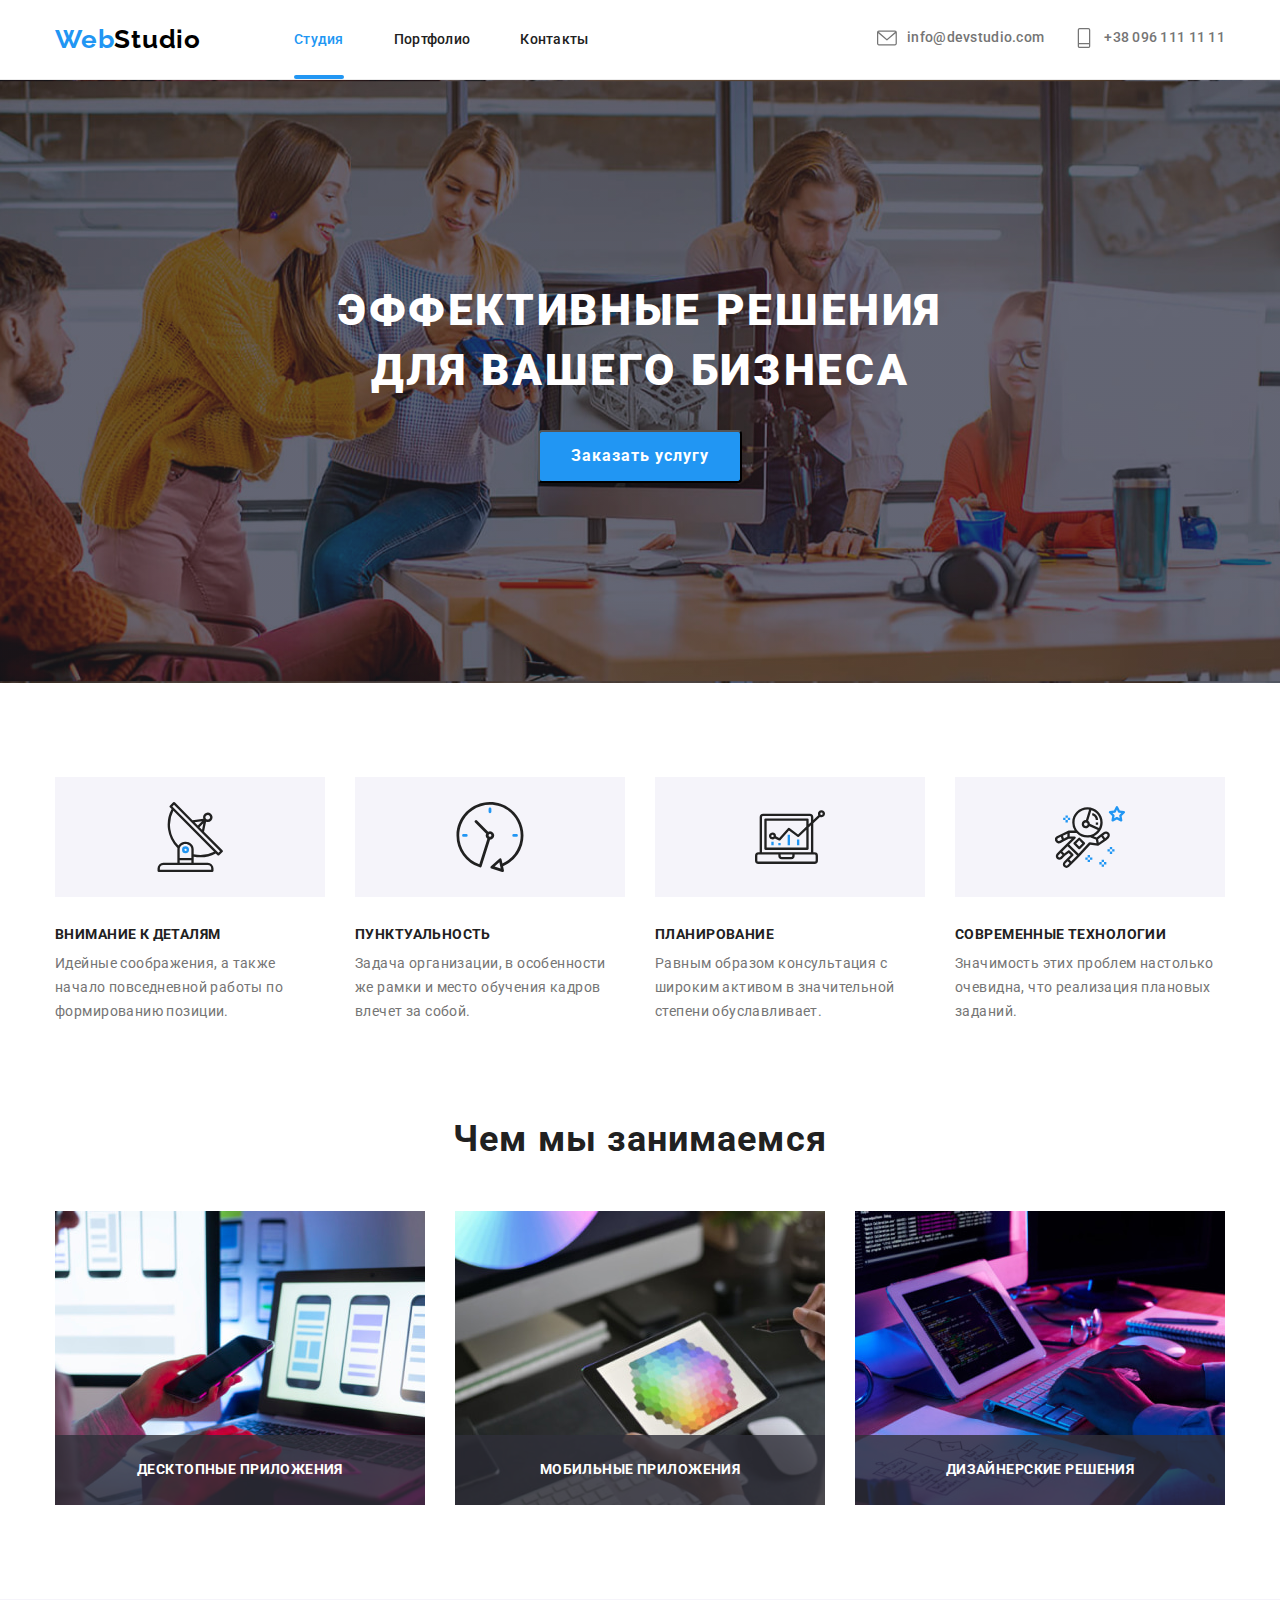
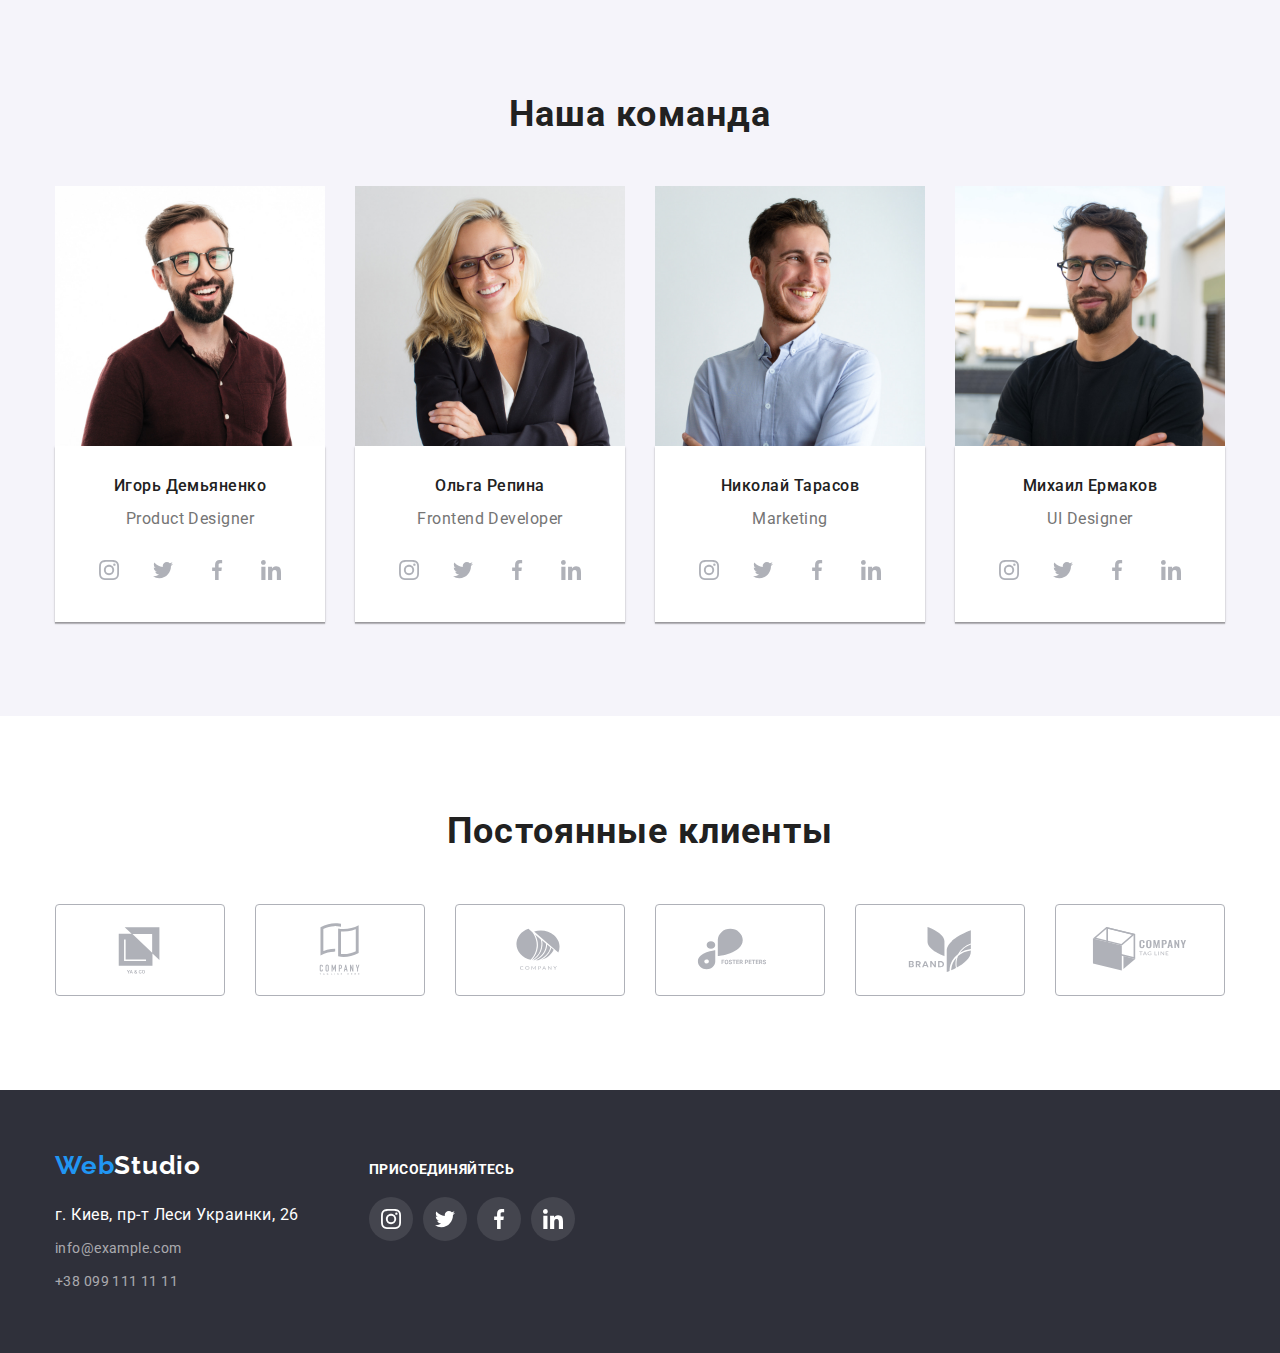
==== index.html @ 1183ae74 "Initial commit" ====
<!DOCTYPE html>
<html lang="ru">
  <head>
    <meta charset="UTF-8" />
    <meta http-equiv="X-UA-Compatible" content="IE=edge" />
    <meta name="viewport" content="width=device-width, initial-scale=1.0" />
    <title>Эффективные решения для вашего бизнеса</title>
    <!--Fonts Start-->
    <link rel="preconnect" href="https://fonts.googleapis.com" />
    <link rel="preconnect" href="https://fonts.gstatic.com" crossorigin />
    <link
      href="https://fonts.googleapis.com/css2?family=Raleway:wght@700&family=Roboto:wght@400;500;700&display=swap"
      rel="stylesheet"
    />
    <!--Fonts End-->
    <!--Normalize Start-->
    <link
      rel="stylesheet"
      href="https://cdn.jsdelivr.net/npm/modern-normalize@1.1.0/modern-normalize.min.css"
    />
    <!--Normalize End-->
    <link rel="stylesheet" href="./css/styles.css" />
  </head>

  <body>
    <!-- Header section  -->
    <header class="header" data-header>
      <div class="container header-container">
        <a class="logo link" href="">
          <span class="logo-text">Web</span><span class="logo-text-second-black">Studio</span>
        </a>
        <nav class="header-nav">
          <ul class="header-list list">
            <li class="header-item">
              <a class="header-link header-list-nav header-link-current link" href="#features"
                >Студия</a
              >
            </li>
            <li class="header-item">
              <a class="header-link header-list-nav link" href="portfolio.html">Портфолио</a>
            </li>
            <li class="header-item">
              <a class="header-link header-list-nav link" href="#contacts">Контакты</a>
            </li>
          </ul>
        </nav>

        <ul class="contacts-nav list">
          <li class="item">
            <a class="link contacts-link" href="mailto:info@devstudio.com"
              ><svg class="contact-icon" width="20" height="20">
                <use href="./image/icon/icons.svg#icon-mail"></use>
              </svg>
              info@devstudio.com</a
            >
          </li>
          <li class="item">
            <a class="link contacts-link" href="tel:+380961111111"
              ><svg class="contact-icon" width="20" height="20">
                <use href="./image/icon/icons.svg#icon-phone"></use>
              </svg>
              +38 096 111 11 11</a
            >
          </li>
        </ul>
      </div>
    </header>
    <!-- Main section -->
    <main>
      <!-- Hero section -->
      <section class="hero overlay">
        <div class="container hero-container">
          <h1 class="main-title">Эффективные решения для вашего бизнеса</h1>
          <button class="main-btn" type="button" data-modal-open>Заказать услугу</button>
        </div>
      </section>
      <!-- Features section -->
      <section class="features" id="features">
        <!-- Логічний підзаголовок -->
        <div class="container features-container">
          <h2 class="visually-hidden">Особенности</h2>
          <ul class="features-list list">
            <li class="features-item">
              <div class="features-box">
                <svg class="features-icon" width="70" height="70">
                  <use href="./image/icon/icons.svg#icon-technology"></use>
                </svg>
              </div>
              <h3 class="section-subtitle">Внимание к деталям</h3>
              <p class="about-desc">
                Идейные соображения, а также начало повседневной работы по формированию позиции.
              </p>
            </li>
            <li class="features-item">
              <div class="features-box">
                <svg class="features-icon" width="70" height="70">
                  <use href="./image/icon/icons.svg#icon-time"></use>
                </svg>
              </div>
              <h3 class="section-subtitle">Пунктуальность</h3>
              <p class="about-desc">
                Задача организации, в особенности же рамки и место обучения кадров влечет за собой.
              </p>
            </li>
            <li class="features-item">
              <div class="features-box">
                <svg class="features-icon" width="70" height="70">
                  <use href="./image/icon/icons.svg#icon-diagram"></use>
                </svg>
              </div>
              <h3 class="section-subtitle">Планирование</h3>
              <p class="about-desc">
                Равным образом консультация с широким активом в значительной степени обуславливает.
              </p>
            </li>
            <li class="features-item">
              <div class="features-box">
                <svg class="features-icon" width="70" height="70">
                  <use href="./image/icon/icons.svg#icon-astronaut"></use>
                </svg>
              </div>
              <h3 class="section-subtitle">Современные технологии</h3>
              <p class="about-desc">
                Значимость этих проблем настолько очевидна, что реализация плановых заданий.
              </p>
            </li>
          </ul>
        </div>
      </section>
      <!-- Services section -->
      <section class="services">
        <div class="container">
          <h2 class="second-title">Чем мы занимаемся</h2>
          <ul class="service-list list">
            <li class="sevice-item">
              <img
                class="service-img"
                src="./image/service/img-2.jpg"
                alt="Разработка проэкта"
                width="370"
                height="294"
              />
              <div class="service-img-over">
                <h3 class="service-img-title">Десктопные приложения</h3>
              </div>
            </li>
            <li class="sevice-item">
              <img
                class="service-img"
                src="./image/service/img-3.jpg"
                alt="Подбор дизайна"
                width="370"
                height="294"
              />
              <div class="service-img-over">
                <h3 class="service-img-title">Мобильные приложения</h3>
              </div>
            </li>
            <li class="sevice-item">
              <img
                class="service-img"
                src="./image/service/img-1.jpg"
                alt="Планирование"
                width="370"
                height="294"
              />
              <div class="service-img-over">
                <h3 class="service-img-title">Дизайнерские решения</h3>
              </div>
            </li>
          </ul>
        </div>
      </section>
      <!-- Team section -->
      <section class="team">
        <div class="container">
          <h2 class="second-title">Наша команда</h2>
          <ul class="team-list list">
            <li class="team-item">
              <img
                class="team-img"
                src="./image/team/img-2-1.jpg"
                width="270"
                height="260"
                alt="Игорь Демьяненко"
              />
              <div class="team-wrapper">
                <h3 class="team-subtitle">Игорь Демьяненко</h3>
                <p class="about-desc-team" lang="en">Product Designer</p>
                <ul class="socials list">
                  <li class="social-item">
                    <a
                      class="socials-link link"
                      href=""
                      target="_blank"
                      rel="noopener noreferrer"
                      aria-label="instagram"
                    >
                      <svg class="socials-icon" width="20" height="20">
                        <use href="./image/icon/icons.svg#icon-instagram"></use>
                      </svg>
                    </a>
                  </li>
                  <li class="socials-item">
                    <a
                      class="socials-link link"
                      href=""
                      target="_blank"
                      rel="noopener noreferrer"
                      aria-label="twitter"
                    >
                      <svg class="socials-icon" width="20" height="20">
                        <use href="./image/icon/icons.svg#icon-twitter"></use>
                      </svg>
                    </a>
                  </li>
                  <li class="socials-item">
                    <a
                      class="socials-link link"
                      href=""
                      target="_blank"
                      rel="noopener noreferrer"
                      aria-label="facebook"
                    >
                      <svg class="socials-icon" width="20" height="20">
                        <use href="./image/icon/icons.svg#icon-facebook"></use>
                      </svg>
                    </a>
                  </li>
                  <li class="social-item">
                    <a
                      class="socials-link link"
                      href=""
                      target="_blank"
                      rel="noopener noreferrer"
                      aria-label="linkidn"
                    >
                      <svg class="socials-icon" width="20" height="20">
                        <use href="./image/icon/icons.svg#icon-linkedin"></use>
                      </svg>
                    </a>
                  </li>
                </ul>
              </div>
            </li>
            <li class="team-item">
              <img
                class="team-img"
                src="./image/team/img-2-2.jpg"
                width="270"
                height="260"
                alt="Ольга Репина"
              />
              <div class="team-wrapper">
                <h3 class="team-subtitle">Ольга Репина</h3>
                <p class="about-desc-team" lang="en">Frontend Developer</p>
                <ul class="socials list">
                  <li class="social-item">
                    <a
                      class="socials-link link"
                      href=""
                      target="_blank"
                      rel="noopener noreferrer"
                      aria-label="instagram"
                    >
                      <svg class="socials-icon" width="20" height="20">
                        <use href="./image/icon/icons.svg#icon-instagram"></use>
                      </svg>
                    </a>
                  </li>
                  <li class="socials-item">
                    <a
                      class="socials-link link"
                      href=""
                      target="_blank"
                      rel="noopener noreferrer"
                      aria-label="twitter"
                    >
                      <svg class="socials-icon" width="20" height="20">
                        <use href="./image/icon/icons.svg#icon-twitter"></use>
                      </svg>
                    </a>
                  </li>
                  <li class="socials-item">
                    <a
                      class="socials-link link"
                      href=""
                      target="_blank"
                      rel="noopener noreferrer"
                      aria-label="facebook"
                    >
                      <svg class="socials-icon" width="20" height="20">
                        <use href="./image/icon/icons.svg#icon-facebook"></use>
                      </svg>
                    </a>
                  </li>
                  <li class="social-item">
                    <a
                      class="socials-link link"
                      href=""
                      target="_blank"
                      rel="noopener noreferrer"
                      aria-label="linkidn"
                    >
                      <svg class="socials-icon" width="20" height="20">
                        <use href="./image/icon/icons.svg#icon-linkedin"></use>
                      </svg>
                    </a>
                  </li>
                </ul>
              </div>
            </li>
            <li class="team-item">
              <img
                class="team-img"
                src="./image/team/img-2-3.jpg"
                width="270"
                height="260"
                alt="Николай Тарасов"
              />
              <div class="team-wrapper">
                <h3 class="team-subtitle">Николай Тарасов</h3>
                <p class="about-desc-team" lang="en">Marketing</p>
                <ul class="socials list">
                  <li class="social-item">
                    <a
                      class="socials-link link"
                      href=""
                      target="_blank"
                      rel="noopener noreferrer"
                      aria-label="instagram"
                    >
                      <svg class="socials-icon" width="20" height="20">
                        <use href="./image/icon/icons.svg#icon-instagram"></use>
                      </svg>
                    </a>
                  </li>
                  <li class="socials-item">
                    <a
                      class="socials-link link"
                      href=""
                      target="_blank"
                      rel="noopener noreferrer"
                      aria-label="twitter"
                    >
                      <svg class="socials-icon" width="20" height="20">
                        <use href="./image/icon/icons.svg#icon-twitter"></use>
                      </svg>
                    </a>
                  </li>
                  <li class="socials-item">
                    <a
                      class="socials-link link"
                      href=""
                      target="_blank"
                      rel="noopener noreferrer"
                      aria-label="facebook"
                    >
                      <svg class="socials-icon" width="20" height="20">
                        <use href="./image/icon/icons.svg#icon-facebook"></use>
                      </svg>
                    </a>
                  </li>
                  <li class="social-item">
                    <a
                      class="socials-link link"
                      href=""
                      target="_blank"
                      rel="noopener noreferrer"
                      aria-label="linkidn"
                    >
                      <svg class="socials-icon" width="20" height="20">
                        <use href="./image/icon/icons.svg#icon-linkedin"></use>
                      </svg>
                    </a>
                  </li>
                </ul>
              </div>
            </li>
            <li class="team-item">
              <img
                class="team-img"
                src="./image/team/img-2-4.jpg"
                width="270"
                height="260"
                alt="Михаил Ермаков"
              />
              <div class="team-wrapper">
                <h3 class="team-subtitle">Михаил Ермаков</h3>
                <p class="about-desc-team" lang="en">UI Designer</p>
                <ul class="socials list">
                  <li class="social-item">
                    <a
                      class="socials-link link"
                      href=""
                      target="_blank"
                      rel="noopener noreferrer"
                      aria-label="instagram"
                    >
                      <svg class="socials-icon" width="20" height="20">
                        <use href="./image/icon/icons.svg#icon-instagram"></use>
                      </svg>
                    </a>
                  </li>
                  <li class="socials-item">
                    <a
                      class="socials-link link"
                      href=""
                      target="_blank"
                      rel="noopener noreferrer"
                      aria-label="twitter"
                    >
                      <svg class="socials-icon" width="20" height="20">
                        <use href="./image/icon/icons.svg#icon-twitter"></use>
                      </svg>
                    </a>
                  </li>
                  <li class="socials-item">
                    <a
                      class="socials-link link"
                      href=""
                      target="_blank"
                      rel="noopener noreferrer"
                      aria-label="facebook"
                    >
                      <svg class="socials-icon" width="20" height="20">
                        <use href="./image/icon/icons.svg#icon-facebook"></use>
                      </svg>
                    </a>
                  </li>
                  <li class="social-item">
                    <a
                      class="socials-link link"
                      href=""
                      target="_blank"
                      rel="noopener noreferrer"
                      aria-label="linkidn"
                    >
                      <svg class="socials-icon" width="20" height="20">
                        <use href="./image/icon/icons.svg#icon-linkedin"></use>
                      </svg>
                    </a>
                  </li>
                </ul>
              </div>
            </li>
          </ul>
        </div>
      </section>
      <!-- Clients section -->
      <section class="section clients-section">
        <div class="container">
          <h2 class="second-title">Постоянные клиенты</h2>
          <ul class="clients clients-list list">
            <li class="clients-item">
              <a
                class="clients-link link"
                href=""
                target="_blank"
                rel="noopener noreferrer"
                aria-label="icon-company-1"
              >
                <svg class="clients-icon" width="106" height="60">
                  <use href="./image/icon/icons.svg#icon-company-1"></use>
                </svg>
              </a>
            </li>
            <li class="clients-item">
              <a
                class="clients-link link"
                href=""
                target="_blank"
                rel="noopener noreferrer"
                aria-label="icon-company-2"
              >
                <svg class="clients-icon" width="106" height="60">
                  <use href="./image/icon/icons.svg#icon-company-2"></use>
                </svg>
              </a>
            </li>
            <li class="clients-item">
              <a
                class="clients-link link"
                href=""
                target="_blank"
                rel="noopener noreferrer"
                aria-label="icon-company-3"
              >
                <svg class="clients-icon" width="106" height="60">
                  <use href="./image/icon/icons.svg#icon-company-3"></use>
                </svg>
              </a>
            </li>
            <li class="clients-item">
              <a
                class="clients-link link"
                href=""
                target="_blank"
                rel="noopener noreferrer"
                aria-label="icon-company-4"
              >
                <svg class="clients-icon" width="106" height="60">
                  <use href="./image/icon/icons.svg#icon-company-4"></use>
                </svg>
              </a>
            </li>
            <li class="clients-item">
              <a
                class="clients-link link"
                href=""
                target="_blank"
                rel="noopener noreferrer"
                aria-label="icon-company-5"
              >
                <svg class="clients-icon" width="106" height="60">
                  <use href="./image/icon/icons.svg#icon-company-5"></use>
                </svg>
              </a>
            </li>
            <li class="clients-item">
              <a
                class="clients-link link"
                href=""
                target="_blank"
                rel="noopener noreferrer"
                aria-label="icon-company-6"
              >
                <svg class="clients-icon" width="106" height="60">
                  <use href="./image/icon/icons.svg#icon-company-6"></use>
                </svg>
              </a>
            </li>
          </ul>
        </div>
      </section>
    </main>

    <!-- Footer section -->
    <footer class="footer" id="contacts">
      <div class="container footer-section">
        <div class="footer-contacts">
          <a class="logo logo-footer link" href="">
            <span class="logo-text">Web</span><span class="logo-text-second-white">Studio</span>
          </a>
          <address class="contacts-adress">
            <ul class="footer-item list">
              <li class="footer-list">
                <a
                  class="footer-adress link"
                  href="https://goo.gl/maps/zEuSGxevjgM5tQku9"
                  target="_blank"
                  rel="noopener norefferer"
                  >г. Киев, пр-т Леси Украинки, 26</a
                >
              </li>
              <li class="footer-list">
                <a class="footer-email link" href="mailto:info@example.com">info@example.com</a>
              </li>
              <li class="footer-list">
                <a class="footer-phone link" href="tel:+380991111111">+38 099 111 11 11</a>
              </li>
            </ul>
          </address>
        </div>
        <div class="footer-container">
          <p class="footer-text">Присоединяйтесь</p>
          <ul class="footer-connect list">
            <li class="footer-connect-item">
              <a
                class="footer-connect-link link"
                href=""
                target="_blank"
                rel="noopener noreferrer"
                aria-label="instagram"
              >
                <svg class="footer-icon" width="20" height="20">
                  <use href="./image/icon/icons.svg#icon-instagram"></use>
                </svg>
              </a>
            </li>
            <li class="footer-connect-item">
              <a
                class="footer-connect-link link"
                href=""
                target="_blank"
                rel="noopener noreferrer"
                aria-label="twitter"
              >
                <svg class="footer-icon" width="20" height="20">
                  <use href="./image/icon/icons.svg#icon-twitter"></use>
                </svg>
              </a>
            </li>
            <li class="footer-connect-item">
              <a
                class="footer-connect-link link"
                href=""
                target="_blank"
                rel="noopener noreferrer"
                aria-label="facebook"
              >
                <svg class="footer-icon" width="20" height="20">
                  <use href="./image/icon/icons.svg#icon-facebook"></use>
                </svg>
              </a>
            </li>
            <li class="footer-connect-item">
              <a
                class="footer-connect-link link"
                href=""
                target="_blank"
                rel="noopener noreferrer"
                aria-label="linkidn"
              >
                <svg class="footer-icon" width="20" height="20">
                  <use href="./image/icon/icons.svg#icon-linkedin"></use>
                </svg>
              </a>
            </li>
          </ul>
        </div>
      </div>
    </footer>

    <!-- Modal section -->
    <div class="backdrop is-hidden" data-modal>
      <div class="modal">
        <button class="modal-btn" data-modal-close>
          <svg class="modal-btn-icon" width="11" height="11">
            <use href="./image/icon/icons.svg#icon-Vector-close"></use>
          </svg>
        </button>
      </div>
    </div>
    <script src="./js/modal.js"></script>
    <script src="./js/header-scroll.js"></script>
  </body>
</html>
---- css/styles.css ----
:root {
  /* fonts */
  --main-font: 'Roboto', sans-serif;
  --secondary-font: 'Raleway', sans-serif;

  /* text colors */
  --main-txt-cl: #212121;
  --accent-txt-cl: #757575;
  --link-txt-cl: #2196f3;

  /* bg color */
  --dark-bg-color: #2f303a;

  /* others */
  --animation: 250ms cubic-bezier(0.4, 0, 0.2, 1);
}

body {
  font-family: var(--main-font);
  color: var(--main-txt-cl);
}

/*resert styles */
h1,
h2,
h3,
h4,
h5,
h6,
p {
  margin: 0;
}
img {
  display: block;
}
.link {
  text-decoration: none;
  color: currentColor;
}

.list {
  list-style: none;
  padding: 0;
}

/*base styles*/

.container {
  width: 1200px;
  padding-left: 15px;
  padding-right: 15px;
  margin-left: auto;
  margin-right: auto;
}

/**
|===============================
|Header section
|===============================
*/
.header {
  border-bottom: 1px solid #ececec;
}
.header-container {
  display: flex;
  align-items: center;
}

.logo {
  margin-right: 93px;
}

.logo-text-second-black {
  font-family: var(--secondary-font);
  font-weight: 700;
  font-size: 26px;
  line-height: 1.2;
  letter-spacing: 0.03em;
  color: #000000;
}
.logo-text {
  font-family: var(--secondary-font);
  font-weight: 700;
  font-size: 26px;
  line-height: 1.2;
  letter-spacing: 0.03em;
  color: var(--link-txt-cl);
}
.logo-text-second-white {
  font-family: var(--secondary-font);
  font-weight: 700;
  font-size: 26px;
  line-height: 1.2;
  letter-spacing: 0.03em;
  color: #ffffff;
}
.header-nav {
  margin-right: auto;
}
.header-list {
  display: flex;
  margin-top: 0;
  margin-bottom: 0;
}

.header-list-nav {
  padding-top: 32px;
  padding-bottom: 32px;
  display: block;
}

.header-item {
  margin-right: 50px;
}

.header-item:last-child {
  margin-right: 0;
}

.header-link,
.header-mail {
  font-weight: 500;
  font-size: 14px;
  line-height: 1.1;
  letter-spacing: 0.02em;

  color: var(--main-txt-cl);
  transition: color var(--animation);
}

.header-link:hover,
.header-link:focus {
  color: var(--link-txt-cl);
}

.header-link-current {
  position: relative;
  color: var(--link-txt-cl);
}

.header-link-current::after {
  content: '';
  position: absolute;
  bottom: 0px;
  left: 0;

  display: block;
  width: 100%;
  height: 4px;

  border-radius: 2px;
  background-color: var(--link-txt-cl);
}
.contacts-nav {
  display: flex;
  align-items: center;
  justify-content: center;
  margin-top: 0;
  margin-bottom: 0;
}
.contacts-nav .link {
  font-weight: 500;
  font-size: 14px;
  line-height: 1.1;
  letter-spacing: 0.02em;
  color: #757575;

  transition: color var(--animation);
}

.contacts-nav .item + .item {
  margin-left: 30px;
}

.contacts-nav .link:hover,
.link:focus {
  color: var(--link-txt-cl);
}
.contacts-link {
  display: inline-flex;
  align-items: center;
}
.contact-icon {
  margin-right: 10px;
  fill: currentColor;
}

/**
|===============================
|test srction
|===============================
*/

/**
|===============================
|Hero section
|===============================
*/
.hero {
  background-color: var(--dark-bg-color);
  padding-top: 200px;
  padding-bottom: 200px;
}

.hero-container {
  align-items: center;
}
.overlay {
  max-width: 1600px;
  margin-left: auto;
  margin-right: auto;

  background-image: linear-gradient(to right, rgba(47, 48, 58, 0.4), rgba(47, 48, 58, 0.4)),
    url(../image/background/background-hero.jpg);

  background-position: center;
}

.main-title {
  max-width: 696px;
  margin-left: auto;
  margin-right: auto;
  margin-bottom: 30px;

  font-weight: 900;
  font-size: 44px;
  line-height: 60px;
  text-align: center;
  letter-spacing: 0.06em;
  text-transform: uppercase;
  color: #ffffff;
}
.main-btn {
  display: flex;
  min-width: 200px;
  min-height: 50px;
  padding: 9px 31px;
  margin-left: auto;
  margin-right: auto;

  font-family: inherit;
  font-weight: 700;
  font-size: 16px;
  line-height: 1.9;
  letter-spacing: 0.06em;
  color: #ffffff;

  background-color: var(--link-txt-cl);
  box-shadow: 0px 4px 4px rgba(0, 0, 0, 0.15);
  border-radius: 4px;
  cursor: pointer;

  transition: background-color var(--animation);
}
.main-btn:hover,
.main-btn:focus {
  background-color: #188ce8;
}

/**
|===============================
|Features section
|===============================
*/
.features {
  padding-top: 94px;
  padding-bottom: 94px;
}

.features-list {
  display: flex;
  gap: 30px;

  margin-top: 0;
  margin-bottom: 0;
}

.features-item {
  width: 270px;
}

.features-box {
  display: flex;
  align-items: center;
  justify-content: center;
  width: 270px;
  height: 120px;

  background-color: #f5f4fa;
}

.second-title {
  color: var(--main-txt-cl);
  font-weight: 700;
  font-size: 36px;
  line-height: 1.2;
  text-align: center;
  letter-spacing: 0.03em;
}
.section-subtitle {
  margin-top: 30px;
  margin-bottom: 10px;

  color: var(--main-txt-cl);
  text-transform: uppercase;
  line-height: 1.1;
  letter-spacing: 0.03em;
  font-size: 14px;
}

.about-desc {
  color: var(--accent-txt-cl);
  font-size: 14px;
  line-height: 1.7;
  letter-spacing: 0.03em;
}

/**
|===============================
|Services section
|===============================
*/
.services {
  padding-bottom: 94px;
}
.second-title {
  margin-bottom: 50px;
}
.service-list {
  display: flex;
  gap: 30px;
  margin-top: 0;
  margin-bottom: 0;
}

.sevice-item {
  position: relative;
}

.service-img-over {
  position: absolute;
  bottom: 0;
  left: 0;
  padding: 27px 10px;
  width: 100%;
  background-color: rgba(47, 48, 58, 0.8);
}

.service-img-title {
  font-weight: 700;
  font-size: 14px;
  line-height: 1.1;
  text-align: center;
  letter-spacing: 0.03em;
  text-transform: uppercase;

  color: #ffffff;
}

/**
|===============================
|Team section
|===============================
*/
.team {
  background: #f5f4fa;
  padding-top: 94px;
  padding-bottom: 94px;
}
.second-title {
  margin-bottom: 50px;
}
.team-list {
  display: flex;
  gap: 30px;
  margin-top: 0;
  margin-bottom: 0;
}
.team-wrapper {
  padding-top: 30px;
  padding-bottom: 30px;

  padding-left: 5px;
  padding-right: 5px;

  border-top: none;
  background-color: #ffffff;
  box-shadow: 0px 1px 3px rgba(0, 0, 0, 0.12), 0px 1px 1px rgba(0, 0, 0, 0.14),
    0px 2px 1px rgba(0, 0, 0, 0.2);
}
.team-subtitle {
  font-weight: 500;
  font-size: 16px;
  line-height: 1.2;
  text-align: center;
  letter-spacing: 0.03em;
  color: var(--main-txt-cl);
  margin-bottom: 10px;
}

.about-desc-team {
  color: var(--accent-txt-cl);
  font-size: 16px;
  line-height: 1.7;
  letter-spacing: 0.03em;
  text-align: center;
}

/**
|===============================
|Clients section
|===============================
*/
.clients-section {
  padding-top: 94px;
  padding-bottom: 94px;
}
.clients {
  display: flex;
  align-items: center;
  justify-content: center;
  gap: 30px;
  margin-top: 50px;
  margin-top: 0;
  margin-bottom: 0;
}

.clients-item {
  height: 92px;
  width: 170px;
}

.clients-link {
  display: flex;
  align-items: center;
  justify-content: center;
  height: 92px;
  width: 170px;

  border: 1px solid #afb1b8;
  border-radius: 4px;

  transition: border-color var(--animation);
}
.clients-icon {
  fill: #afb1b8;
  transition: fill var(--animation);
}

.clients-link:hover,
.clients-link:focus {
  border-color: var(--link-txt-cl);
}

.clients-link:focus .clients-icon {
  fill: var(--link-txt-cl);
}

.clients-link:hover .clients-icon {
  fill: var(--link-txt-cl);
}
/**
|===============================
|Footer
|===============================
*/

.footer {
  background-color: var(--dark-bg-color);
  padding-top: 60px;
  padding-bottom: 60px;
}
.footer-section {
  display: flex;
  align-items: baseline;
  /*gap: 70px;*/
}
.footer-contacts {
  margin-right: 70px;
}

.logo-footer {
  margin-right: 0;
}
.contacts-adress {
  font-style: normal;
  margin-top: 20px;
}
.footer-item {
  margin-top: 0;
  margin-bottom: 0;

  transition: color var(--animation);
}
.footer-list {
  margin-bottom: 9px;
}

.footer-list:last-child {
  margin-bottom: 0;
}

.footer-adress {
  line-height: 1.7;
  letter-spacing: 0.03em;
  color: #ffffff;
  margin-top: 20px;
}
.footer-email,
.footer-phone {
  font-size: 14px;
  line-height: 1.7;
  letter-spacing: 0.03em;
  color: rgba(255, 255, 255, 0.6);
  margin-bottom: 9px;
}

.footer-item .link {
  transition: color var(--animation);
}

.footer-item .link:hover,
.link:focus {
  color: var(--link-txt-cl);
}

.footer-connect {
  display: flex;
  gap: 10px;
  margin-top: 20px;
  margin-bottom: 0;
}
.footer-text {
  font-weight: 700;
  font-size: 14px;
  line-height: 1.1;
  letter-spacing: 0.03em;
  text-transform: uppercase;

  color: #ffffff;
}

.footer-connect-link {
  display: flex;
  align-items: center;
  justify-content: center;
  width: 44px;
  height: 44px;

  border-radius: 50%;
  background-color: rgba(255, 255, 255, 0.1);

  transition: background-color var(--animation);
}
.footer-icon {
  fill: #ffffff;
}

.footer-connect-link:hover,
.footer-connect-link:focus {
  background-color: var(--link-txt-cl);
}

.footer-connect-link:hover,
.footer-connect-link:focus .footer-icon {
  fill: #ffffff;
}

/**
|===============================
|Social list
|===============================
*/
.socials {
  display: flex;
  align-items: center;
  justify-content: center;
  gap: 10px;
  margin-top: 16px;
}

.socials-link {
  display: flex;
  align-items: center;
  justify-content: center;
  width: 44px;
  height: 44px;

  color: #afb1b8;
  background-color: #ffffff;
  border-radius: 50%;

  transition: background-color var(--animation);
}

.socials-icon {
  fill: currentColor;
  transition: fill var(--animation);
}

.socials-link:hover {
  background-color: var(--link-txt-cl);
}
.socials-link:hover .socials-icon {
  fill: #ffffff;
}

/**
|===============================
|Portfolio list
|===============================
*/

/* Project Section*/
.functional {
  padding-top: 94px;
  padding-bottom: 94px;
}

.project-container {
  display: flex;
  gap: 8px;
  justify-content: center;
  margin-top: 0;
  margin-bottom: 50px;
}

.project-link:hover,
.project-link:focus {
  color: #ffffff;
  background-color: var(--link-txt-cl);
}

.btn-project:hover,
.btn-project:focus {
  color: #ffffff;
  background-color: var(--link-txt-cl);
  box-shadow: 0px 3px 1px rgba(0, 0, 0, 0.1), 0px 1px 2px rgba(0, 0, 0, 0.08),
    0px 2px 2px rgba(0, 0, 0, 0.12);
}
.btn-project {
  font-family: inherit;
  color: var(--main-txt-cl);
  font-weight: 500;
  font-size: 16px;
  line-height: 1.6;
  text-align: center;
  letter-spacing: 0.03em;
  cursor: pointer;
  background-color: #f5f4fa;
  border-radius: 4px;

  padding-left: 22px;
  padding-right: 22px;
  padding-top: 6px;
  padding-bottom: 6px;

  transition: color var(--animation), background-color var(--animation), box-shadow var(--animation);
}
.btn-project-current {
  color: #ffffff;
  background-color: var(--link-txt-cl);
}

.visually-hidden {
  position: absolute;
  width: 1px;
  height: 1px;
  margin: -1px;
  border: 0;
  padding: 0;

  white-space: nowrap;
  clip-path: inset(100%);
  clip: rect(0 0 0 0);
  overflow: hidden;
}

/*
.functional-list {
  font-weight: 500;
  font-size: 16px;
  line-height: 1.6;
  text-align: center;
  letter-spacing: 0.03em;
  color: var(--main-txt-cl);
  cursor: pointer;
}

.item-all {
  color: #ffffff;
  background-color: var(--link-txt-cl);
}*/

.about-project {
  display: flex;
  gap: 30px;
  flex-wrap: wrap;
  margin-top: 0;
  margin-bottom: 0;
}

.project-wrapper {
  padding-top: 20px;
  padding-bottom: 20px;
  padding-left: 24px;
  padding-right: 24px;

  border-top: none;
  background: #ffffff;
  border: 1px solid #eeeeee;
}
.link-project {
  display: block;
  transition: box-shadow var(--animation);
}
.link-project:hover,
.link-project:focus {
  box-shadow: 0px 1px 1px rgba(0, 0, 0, 0.12), 0px 4px 4px rgba(0, 0, 0, 0.06),
    1px 4px 6px rgba(0, 0, 0, 0.16);
}

.project-thumb {
  position: relative;
  overflow: hidden;
}
.overlay-project {
  position: absolute;
  background-color: var(--link-txt-cl);
  padding: 63px 24px;

  transform: translateY(0);
  transition: transform var(--animation);
}
.link-project:hover .overlay-project {
  transform: translateY(-100%);
}

.overlay-project-text {
  font-size: 18px;
  color: #ffffff;
  letter-spacing: 0.03em;
  line-height: 1.5;

  display: flex;
  align-items: center;
  justify-content: center;

  width: 100%;
  height: 100%;
}

/*.card {
  position: relative;
  overflow: hidden;
}
*/

.projects-item {
  font-weight: 700;
  font-size: 18px;
  line-height: 2;
  letter-spacing: 0.06em;
  color: var(--main-txt-cl);

  margin-bottom: 4px;
}

.projects-about {
  font-size: 16px;
  line-height: 1.9;
  color: var(--accent-txt-cl);
}

/**
|===============================
|Modal window
|===============================
*/

.backdrop {
  position: fixed;
  top: 0;
  left: 0;

  width: 100%;
  height: 100%;
  background-color: rgba(0, 0, 0, 0.2);
  opacity: 1;
  visibility: visible;
  pointer-events: initial;

  transition: opacity 250ms ease-out, visibility 250ms ease-out;
}
.backdrop.is-hidden {
  opacity: 0;
  visibility: hidden;
  pointer-events: none;
}
.modal {
  position: absolute;
  top: 50%;
  left: 50%;
  transform: translate(-50%, -50%) scale(1) rotate(0);

  width: 528px;
  height: 581px;
  background: #ffffff;
  border-radius: 4px;
  box-shadow: 0px 1px 3px rgb(0 0 0 / 12%), 0px 1px 1px rgb(0 0 0 / 14%),
    0px 2px 1px rgb(0 0 0 / 20%);
}

.modal-btn {
  position: absolute;
  top: 10px;
  right: 10px;

  display: flex;
  align-items: center;
  justify-content: center;
  width: 30px;
  height: 30px;
  padding: 0;

  border-radius: 50%;
  background-color: transparent;
  border: 1px solid rgba(0, 0, 0, 0.1);
  cursor: pointer;
}
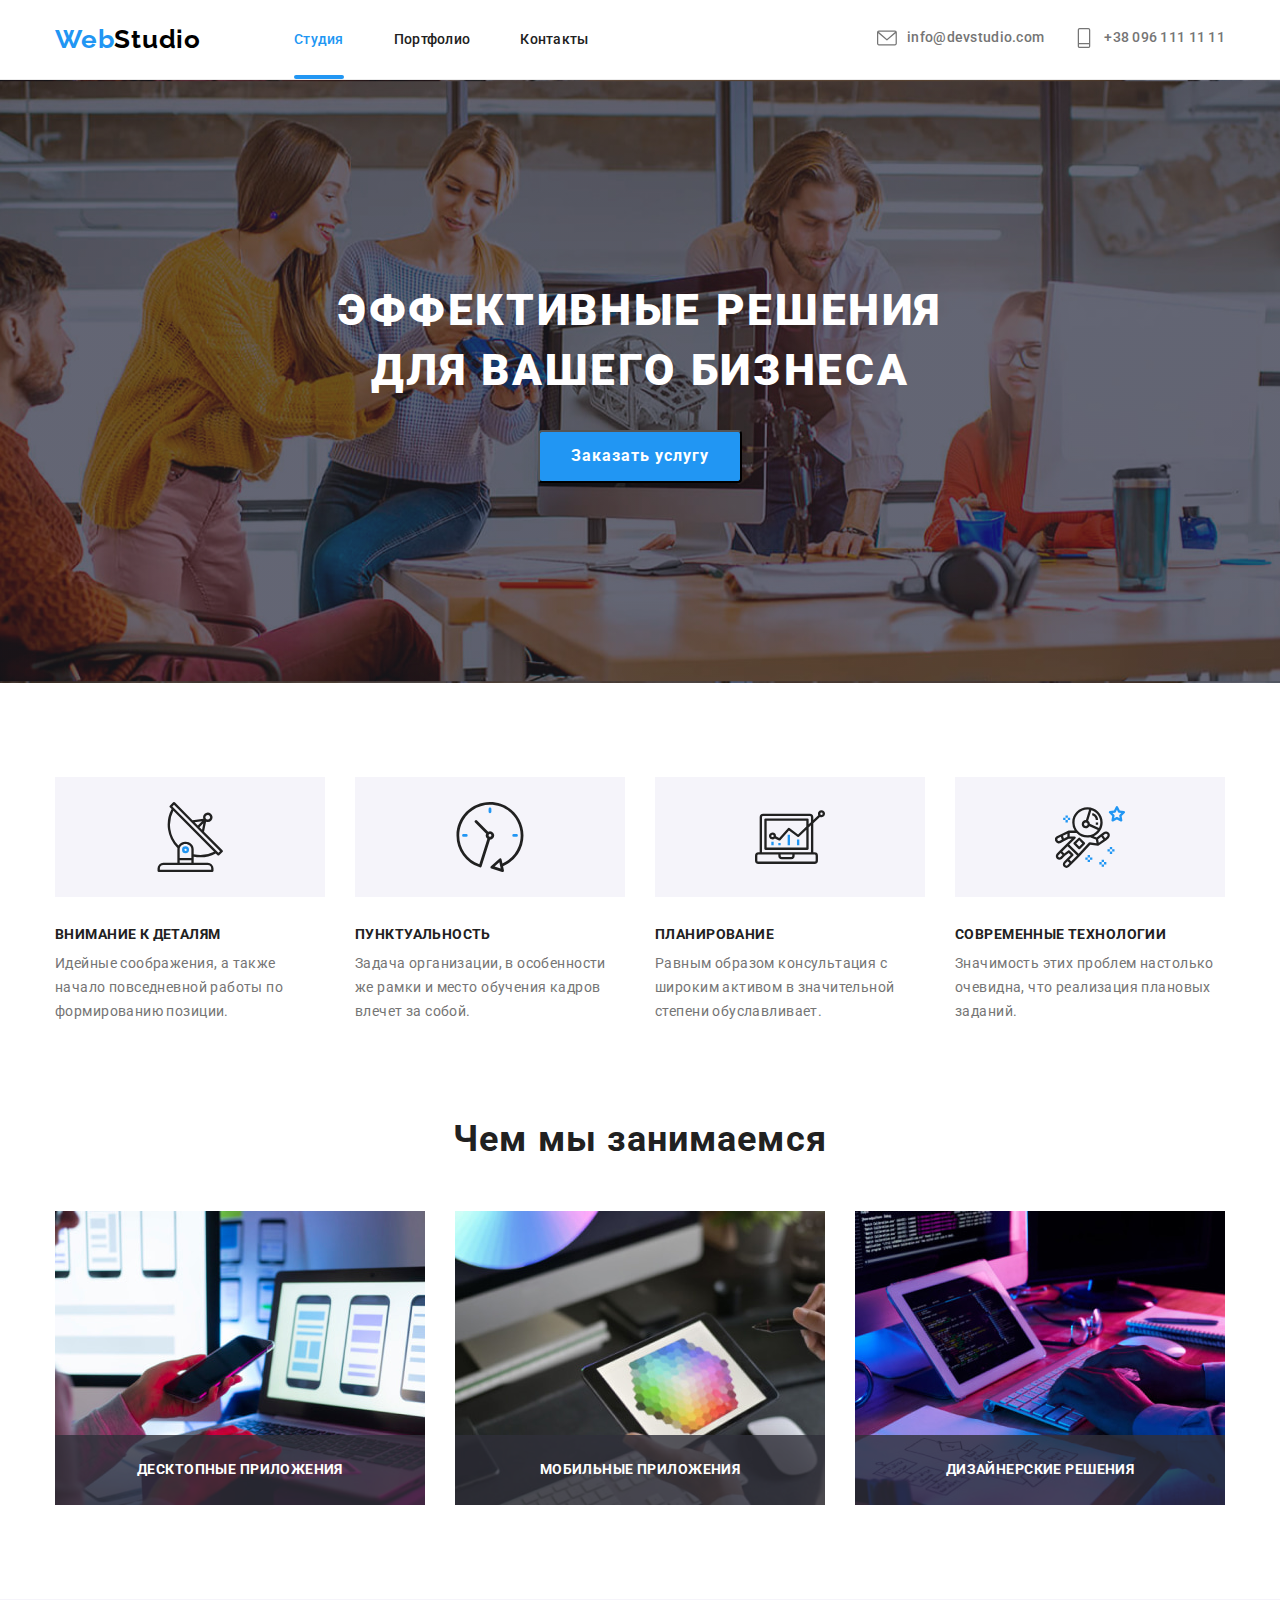
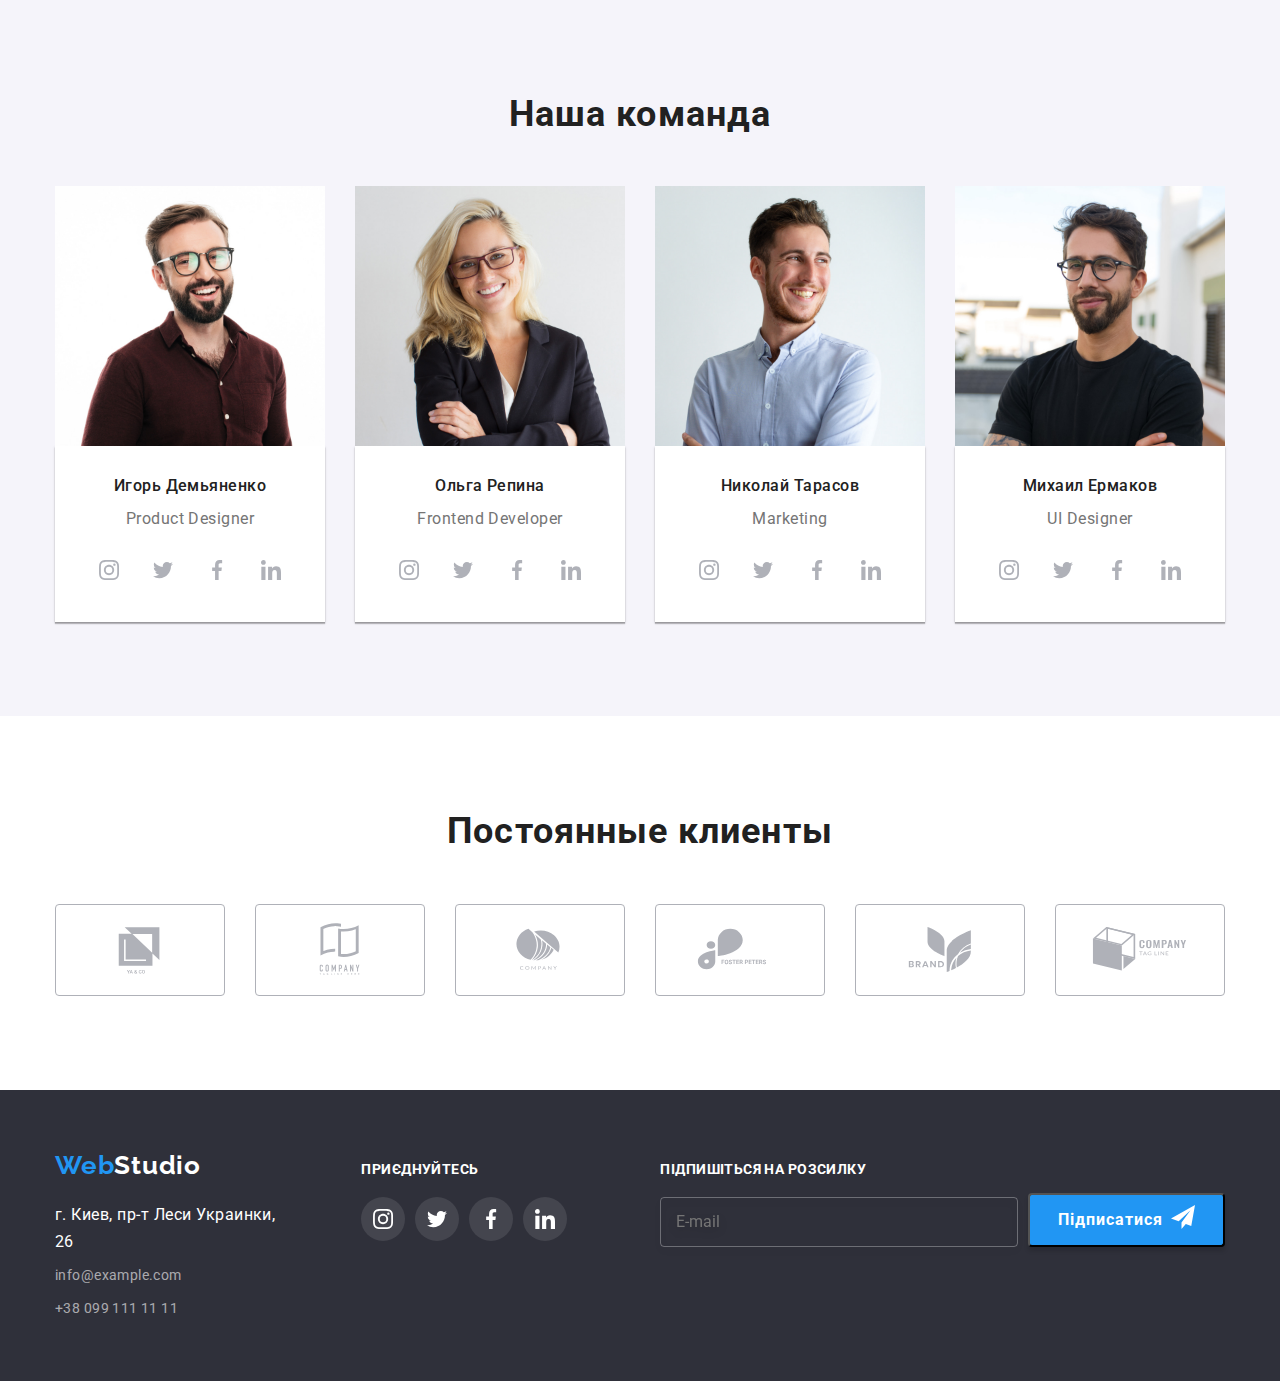
==== commit 1ef7ce9a: "Ready_homework_02_08" ====
--- a/index.html
+++ b/index.html
@@ -1,638 +1,489 @@
 <!DOCTYPE html>
 <html lang="ru">
-  <head>
-    <meta charset="UTF-8" />
-    <meta http-equiv="X-UA-Compatible" content="IE=edge" />
-    <meta name="viewport" content="width=device-width, initial-scale=1.0" />
-    <title>Эффективные решения для вашего бизнеса</title>
-    <!--Fonts Start-->
-    <link rel="preconnect" href="https://fonts.googleapis.com" />
-    <link rel="preconnect" href="https://fonts.gstatic.com" crossorigin />
-    <link
-      href="https://fonts.googleapis.com/css2?family=Raleway:wght@700&family=Roboto:wght@400;500;700&display=swap"
-      rel="stylesheet"
-    />
-    <!--Fonts End-->
-    <!--Normalize Start-->
-    <link
-      rel="stylesheet"
-      href="https://cdn.jsdelivr.net/npm/modern-normalize@1.1.0/modern-normalize.min.css"
-    />
-    <!--Normalize End-->
-    <link rel="stylesheet" href="./css/styles.css" />
-  </head>
-
-  <body>
-    <!-- Header section  -->
-    <header class="header" data-header>
-      <div class="container header-container">
-        <a class="logo link" href="">
-          <span class="logo-text">Web</span><span class="logo-text-second-black">Studio</span>
+
+<head>
+  <meta charset="UTF-8" />
+  <meta http-equiv="X-UA-Compatible" content="IE=edge" />
+  <meta name="viewport" content="width=device-width, initial-scale=1.0" />
+  <title>Эффективные решения для вашего бизнеса</title>
+  <!--Fonts Start-->
+  <link rel="preconnect" href="https://fonts.googleapis.com" />
+  <link rel="preconnect" href="https://fonts.gstatic.com" crossorigin />
+  <link href="https://fonts.googleapis.com/css2?family=Raleway:wght@700&family=Roboto:wght@400;500;700&display=swap"
+    rel="stylesheet" />
+  <!--Fonts End-->
+  <!--Normalize Start-->
+  <link rel="stylesheet" href="https://cdn.jsdelivr.net/npm/modern-normalize@1.1.0/modern-normalize.min.css" />
+  <!--Normalize End-->
+  <link rel="stylesheet" href="./css/styles.css" />
+</head>
+
+<body>
+  <!-- Header section  -->
+  <header class="header" data-header>
+    <div class="container header-container">
+      <a class="logo link" href="">
+        <span class="logo-text">Web</span><span class="logo-text-second-black">Studio</span>
+      </a>
+      <nav class="header-nav">
+        <ul class="header-list list">
+          <li class="header-item">
+            <a class="header-link header-list-nav header-link-current link" href="#features">Студия</a>
+          </li>
+          <li class="header-item">
+            <a class="header-link header-list-nav link" href="portfolio.html">Портфолио</a>
+          </li>
+          <li class="header-item">
+            <a class="header-link header-list-nav link" href="#contacts">Контакты</a>
+          </li>
+        </ul>
+      </nav>
+
+      <ul class="contacts-nav list">
+        <li class="item">
+          <a class="link contacts-link" href="mailto:info@devstudio.com"><svg class="contact-icon" width="20"
+              height="20">
+              <use href="./image/icon/icons.svg#icon-mail"></use>
+            </svg>
+            info@devstudio.com</a>
+        </li>
+        <li class="item">
+          <a class="link contacts-link" href="tel:+380961111111"><svg class="contact-icon" width="20" height="20">
+              <use href="./image/icon/icons.svg#icon-phone"></use>
+            </svg>
+            +38 096 111 11 11</a>
+        </li>
+      </ul>
+    </div>
+  </header>
+  <!-- Main section -->
+  <main>
+    <!-- Hero section -->
+    <section class="hero overlay">
+      <div class="container hero-container">
+        <h1 class="main-title">Эффективные решения для вашего бизнеса</h1>
+        <button class="main-btn" type="button" data-modal-open>Заказать услугу</button>
+      </div>
+    </section>
+    <!-- Features section -->
+    <section class="features" id="features">
+      <!-- Логічний підзаголовок -->
+      <div class="container features-container">
+        <h2 class="visually-hidden">Особенности</h2>
+        <ul class="features-list list">
+          <li class="features-item">
+            <div class="features-box">
+              <svg class="features-icon" width="70" height="70">
+                <use href="./image/icon/icons.svg#icon-technology"></use>
+              </svg>
+            </div>
+            <h3 class="section-subtitle">Внимание к деталям</h3>
+            <p class="about-desc">
+              Идейные соображения, а также начало повседневной работы по формированию позиции.
+            </p>
+          </li>
+          <li class="features-item">
+            <div class="features-box">
+              <svg class="features-icon" width="70" height="70">
+                <use href="./image/icon/icons.svg#icon-time"></use>
+              </svg>
+            </div>
+            <h3 class="section-subtitle">Пунктуальность</h3>
+            <p class="about-desc">
+              Задача организации, в особенности же рамки и место обучения кадров влечет за собой.
+            </p>
+          </li>
+          <li class="features-item">
+            <div class="features-box">
+              <svg class="features-icon" width="70" height="70">
+                <use href="./image/icon/icons.svg#icon-diagram"></use>
+              </svg>
+            </div>
+            <h3 class="section-subtitle">Планирование</h3>
+            <p class="about-desc">
+              Равным образом консультация с широким активом в значительной степени обуславливает.
+            </p>
+          </li>
+          <li class="features-item">
+            <div class="features-box">
+              <svg class="features-icon" width="70" height="70">
+                <use href="./image/icon/icons.svg#icon-astronaut"></use>
+              </svg>
+            </div>
+            <h3 class="section-subtitle">Современные технологии</h3>
+            <p class="about-desc">
+              Значимость этих проблем настолько очевидна, что реализация плановых заданий.
+            </p>
+          </li>
+        </ul>
+      </div>
+    </section>
+    <!-- Services section -->
+    <section class="services">
+      <div class="container">
+        <h2 class="second-title">Чем мы занимаемся</h2>
+        <ul class="service-list list">
+          <li class="sevice-item">
+            <img class="service-img" src="./image/service/img-2.jpg" alt="Разработка проэкта" width="370"
+              height="294" />
+            <div class="service-img-over">
+              <h3 class="service-img-title">Десктопные приложения</h3>
+            </div>
+          </li>
+          <li class="sevice-item">
+            <img class="service-img" src="./image/service/img-3.jpg" alt="Подбор дизайна" width="370" height="294" />
+            <div class="service-img-over">
+              <h3 class="service-img-title">Мобильные приложения</h3>
+            </div>
+          </li>
+          <li class="sevice-item">
+            <img class="service-img" src="./image/service/img-1.jpg" alt="Планирование" width="370" height="294" />
+            <div class="service-img-over">
+              <h3 class="service-img-title">Дизайнерские решения</h3>
+            </div>
+          </li>
+        </ul>
+      </div>
+    </section>
+    <!-- Team section -->
+    <section class="team">
+      <div class="container">
+        <h2 class="second-title">Наша команда</h2>
+        <ul class="team-list list">
+          <li class="team-item">
+            <img class="team-img" src="./image/team/img-2-1.jpg" width="270" height="260" alt="Игорь Демьяненко" />
+            <div class="team-wrapper">
+              <h3 class="team-subtitle">Игорь Демьяненко</h3>
+              <p class="about-desc-team" lang="en">Product Designer</p>
+              <ul class="socials list">
+                <li class="social-item">
+                  <a class="socials-link link" href="" target="_blank" rel="noopener noreferrer" aria-label="instagram">
+                    <svg class="socials-icon" width="20" height="20">
+                      <use href="./image/icon/icons.svg#icon-instagram"></use>
+                    </svg>
+                  </a>
+                </li>
+                <li class="socials-item">
+                  <a class="socials-link link" href="" target="_blank" rel="noopener noreferrer" aria-label="twitter">
+                    <svg class="socials-icon" width="20" height="20">
+                      <use href="./image/icon/icons.svg#icon-twitter"></use>
+                    </svg>
+                  </a>
+                </li>
+                <li class="socials-item">
+                  <a class="socials-link link" href="" target="_blank" rel="noopener noreferrer" aria-label="facebook">
+                    <svg class="socials-icon" width="20" height="20">
+                      <use href="./image/icon/icons.svg#icon-facebook"></use>
+                    </svg>
+                  </a>
+                </li>
+                <li class="social-item">
+                  <a class="socials-link link" href="" target="_blank" rel="noopener noreferrer" aria-label="linkidn">
+                    <svg class="socials-icon" width="20" height="20">
+                      <use href="./image/icon/icons.svg#icon-linkedin"></use>
+                    </svg>
+                  </a>
+                </li>
+              </ul>
+            </div>
+          </li>
+          <li class="team-item">
+            <img class="team-img" src="./image/team/img-2-2.jpg" width="270" height="260" alt="Ольга Репина" />
+            <div class="team-wrapper">
+              <h3 class="team-subtitle">Ольга Репина</h3>
+              <p class="about-desc-team" lang="en">Frontend Developer</p>
+              <ul class="socials list">
+                <li class="social-item">
+                  <a class="socials-link link" href="" target="_blank" rel="noopener noreferrer" aria-label="instagram">
+                    <svg class="socials-icon" width="20" height="20">
+                      <use href="./image/icon/icons.svg#icon-instagram"></use>
+                    </svg>
+                  </a>
+                </li>
+                <li class="socials-item">
+                  <a class="socials-link link" href="" target="_blank" rel="noopener noreferrer" aria-label="twitter">
+                    <svg class="socials-icon" width="20" height="20">
+                      <use href="./image/icon/icons.svg#icon-twitter"></use>
+                    </svg>
+                  </a>
+                </li>
+                <li class="socials-item">
+                  <a class="socials-link link" href="" target="_blank" rel="noopener noreferrer" aria-label="facebook">
+                    <svg class="socials-icon" width="20" height="20">
+                      <use href="./image/icon/icons.svg#icon-facebook"></use>
+                    </svg>
+                  </a>
+                </li>
+                <li class="social-item">
+                  <a class="socials-link link" href="" target="_blank" rel="noopener noreferrer" aria-label="linkidn">
+                    <svg class="socials-icon" width="20" height="20">
+                      <use href="./image/icon/icons.svg#icon-linkedin"></use>
+                    </svg>
+                  </a>
+                </li>
+              </ul>
+            </div>
+          </li>
+          <li class="team-item">
+            <img class="team-img" src="./image/team/img-2-3.jpg" width="270" height="260" alt="Николай Тарасов" />
+            <div class="team-wrapper">
+              <h3 class="team-subtitle">Николай Тарасов</h3>
+              <p class="about-desc-team" lang="en">Marketing</p>
+              <ul class="socials list">
+                <li class="social-item">
+                  <a class="socials-link link" href="" target="_blank" rel="noopener noreferrer" aria-label="instagram">
+                    <svg class="socials-icon" width="20" height="20">
+                      <use href="./image/icon/icons.svg#icon-instagram"></use>
+                    </svg>
+                  </a>
+                </li>
+                <li class="socials-item">
+                  <a class="socials-link link" href="" target="_blank" rel="noopener noreferrer" aria-label="twitter">
+                    <svg class="socials-icon" width="20" height="20">
+                      <use href="./image/icon/icons.svg#icon-twitter"></use>
+                    </svg>
+                  </a>
+                </li>
+                <li class="socials-item">
+                  <a class="socials-link link" href="" target="_blank" rel="noopener noreferrer" aria-label="facebook">
+                    <svg class="socials-icon" width="20" height="20">
+                      <use href="./image/icon/icons.svg#icon-facebook"></use>
+                    </svg>
+                  </a>
+                </li>
+                <li class="social-item">
+                  <a class="socials-link link" href="" target="_blank" rel="noopener noreferrer" aria-label="linkidn">
+                    <svg class="socials-icon" width="20" height="20">
+                      <use href="./image/icon/icons.svg#icon-linkedin"></use>
+                    </svg>
+                  </a>
+                </li>
+              </ul>
+            </div>
+          </li>
+          <li class="team-item">
+            <img class="team-img" src="./image/team/img-2-4.jpg" width="270" height="260" alt="Михаил Ермаков" />
+            <div class="team-wrapper">
+              <h3 class="team-subtitle">Михаил Ермаков</h3>
+              <p class="about-desc-team" lang="en">UI Designer</p>
+              <ul class="socials list">
+                <li class="social-item">
+                  <a class="socials-link link" href="" target="_blank" rel="noopener noreferrer" aria-label="instagram">
+                    <svg class="socials-icon" width="20" height="20">
+                      <use href="./image/icon/icons.svg#icon-instagram"></use>
+                    </svg>
+                  </a>
+                </li>
+                <li class="socials-item">
+                  <a class="socials-link link" href="" target="_blank" rel="noopener noreferrer" aria-label="twitter">
+                    <svg class="socials-icon" width="20" height="20">
+                      <use href="./image/icon/icons.svg#icon-twitter"></use>
+                    </svg>
+                  </a>
+                </li>
+                <li class="socials-item">
+                  <a class="socials-link link" href="" target="_blank" rel="noopener noreferrer" aria-label="facebook">
+                    <svg class="socials-icon" width="20" height="20">
+                      <use href="./image/icon/icons.svg#icon-facebook"></use>
+                    </svg>
+                  </a>
+                </li>
+                <li class="social-item">
+                  <a class="socials-link link" href="" target="_blank" rel="noopener noreferrer" aria-label="linkidn">
+                    <svg class="socials-icon" width="20" height="20">
+                      <use href="./image/icon/icons.svg#icon-linkedin"></use>
+                    </svg>
+                  </a>
+                </li>
+              </ul>
+            </div>
+          </li>
+        </ul>
+      </div>
+    </section>
+    <!-- Clients section -->
+    <section class="section clients-section">
+      <div class="container">
+        <h2 class="second-title">Постоянные клиенты</h2>
+        <ul class="clients clients-list list">
+          <li class="clients-item">
+            <a class="clients-link link" href="" target="_blank" rel="noopener noreferrer" aria-label="icon-company-1">
+              <svg class="clients-icon" width="106" height="60">
+                <use href="./image/icon/icons.svg#icon-company-1"></use>
+              </svg>
+            </a>
+          </li>
+          <li class="clients-item">
+            <a class="clients-link link" href="" target="_blank" rel="noopener noreferrer" aria-label="icon-company-2">
+              <svg class="clients-icon" width="106" height="60">
+                <use href="./image/icon/icons.svg#icon-company-2"></use>
+              </svg>
+            </a>
+          </li>
+          <li class="clients-item">
+            <a class="clients-link link" href="" target="_blank" rel="noopener noreferrer" aria-label="icon-company-3">
+              <svg class="clients-icon" width="106" height="60">
+                <use href="./image/icon/icons.svg#icon-company-3"></use>
+              </svg>
+            </a>
+          </li>
+          <li class="clients-item">
+            <a class="clients-link link" href="" target="_blank" rel="noopener noreferrer" aria-label="icon-company-4">
+              <svg class="clients-icon" width="106" height="60">
+                <use href="./image/icon/icons.svg#icon-company-4"></use>
+              </svg>
+            </a>
+          </li>
+          <li class="clients-item">
+            <a class="clients-link link" href="" target="_blank" rel="noopener noreferrer" aria-label="icon-company-5">
+              <svg class="clients-icon" width="106" height="60">
+                <use href="./image/icon/icons.svg#icon-company-5"></use>
+              </svg>
+            </a>
+          </li>
+          <li class="clients-item">
+            <a class="clients-link link" href="" target="_blank" rel="noopener noreferrer" aria-label="icon-company-6">
+              <svg class="clients-icon" width="106" height="60">
+                <use href="./image/icon/icons.svg#icon-company-6"></use>
+              </svg>
+            </a>
+          </li>
+        </ul>
+      </div>
+    </section>
+  </main>
+
+  <!-- Footer section -->
+  <footer class="footer" id="contacts">
+    <div class="container footer-section">
+      <div class="footer-contacts">
+        <a class="logo logo-footer link" href="">
+          <span class="logo-text">Web</span><span class="logo-text-second-white">Studio</span>
         </a>
-        <nav class="header-nav">
-          <ul class="header-list list">
-            <li class="header-item">
-              <a class="header-link header-list-nav header-link-current link" href="#features"
-                >Студия</a
-              >
+        <address class="contacts-adress">
+          <ul class="footer-item list">
+            <li class="footer-list">
+              <a class="footer-adress link" href="https://goo.gl/maps/zEuSGxevjgM5tQku9" target="_blank"
+                rel="noopener norefferer">г. Киев, пр-т Леси Украинки, 26</a>
             </li>
-            <li class="header-item">
-              <a class="header-link header-list-nav link" href="portfolio.html">Портфолио</a>
+            <li class="footer-list">
+              <a class="footer-email link" href="mailto:info@example.com">info@example.com</a>
             </li>
-            <li class="header-item">
-              <a class="header-link header-list-nav link" href="#contacts">Контакты</a>
+            <li class="footer-list">
+              <a class="footer-phone link" href="tel:+380991111111">+38 099 111 11 11</a>
             </li>
           </ul>
-        </nav>
-
-        <ul class="contacts-nav list">
-          <li class="item">
-            <a class="link contacts-link" href="mailto:info@devstudio.com"
-              ><svg class="contact-icon" width="20" height="20">
-                <use href="./image/icon/icons.svg#icon-mail"></use>
-              </svg>
-              info@devstudio.com</a
-            >
-          </li>
-          <li class="item">
-            <a class="link contacts-link" href="tel:+380961111111"
-              ><svg class="contact-icon" width="20" height="20">
-                <use href="./image/icon/icons.svg#icon-phone"></use>
-              </svg>
-              +38 096 111 11 11</a
-            >
-          </li>
-        </ul>
-      </div>
-    </header>
-    <!-- Main section -->
-    <main>
-      <!-- Hero section -->
-      <section class="hero overlay">
-        <div class="container hero-container">
-          <h1 class="main-title">Эффективные решения для вашего бизнеса</h1>
-          <button class="main-btn" type="button" data-modal-open>Заказать услугу</button>
+        </address>
+      </div>
+      <div class="footer-container">
+        <p class="footer-text">Приєднуйтесь</p>
+        <ul class="footer-connect list">
+          <li class="footer-connect-item">
+            <a class="footer-connect-link link" href="" target="_blank" rel="noopener noreferrer"
+              aria-label="instagram">
+              <svg class="footer-icon" width="20" height="20">
+                <use href="./image/icon/icons.svg#icon-instagram"></use>
+              </svg>
+            </a>
+          </li>
+          <li class="footer-connect-item">
+            <a class="footer-connect-link link" href="" target="_blank" rel="noopener noreferrer" aria-label="twitter">
+              <svg class="footer-icon" width="20" height="20">
+                <use href="./image/icon/icons.svg#icon-twitter"></use>
+              </svg>
+            </a>
+          </li>
+          <li class="footer-connect-item">
+            <a class="footer-connect-link link" href="" target="_blank" rel="noopener noreferrer" aria-label="facebook">
+              <svg class="footer-icon" width="20" height="20">
+                <use href="./image/icon/icons.svg#icon-facebook"></use>
+              </svg>
+            </a>
+          </li>
+          <li class="footer-connect-item">
+            <a class="footer-connect-link link" href="" target="_blank" rel="noopener noreferrer" aria-label="linkidn">
+              <svg class="footer-icon" width="20" height="20">
+                <use href="./image/icon/icons.svg#icon-linkedin"></use>
+              </svg>
+            </a>
+          </li>
+        </ul>
+      </div>
+      <div class="container-footer">
+        <form class="footer-form">
+          <label class="footer-label">
+            <p class="footer-text">Підпишіться на розсилку</p>
+          <input class="footer-imput" type="email" name="email" placeholder="E-mail">
+          </label>
+        </form>
+        <button class="footer-button">
+          <span>Підписатися</span>
+          <svg class="footer-icon-button" width="24" height="24">
+                <use href="./image/icon/icons.svg#icon-icon-send"></use>
+              </svg>
+        </button>
+      </div>
+    </div>
+
+    </div>
+  </footer>
+
+  <!-- Modal section -->
+  <div class="backdrop is-hidden" data-modal>
+    <div class="modal">
+      <button class="modal-btn" data-modal-close>
+        <svg class="modal-btn-icon" width="11" height="11">
+          <use href="./image/icon/icons.svg#icon-Vector-close"></use>
+        </svg>
+      </button>
+      <form class="register-form">
+        <strong class="register-form-title">Залиште свої дані, ми вам передзвонимо</strong>
+        <div class="register-form-group" role="group">
+          <label class="register-form-wrap">
+            <span class="register-form-label">Ім'я</span>
+            <input class="register-form-input" type="text" />
+            <svg class="register-form-icon" width="18" height="18">
+              <use href="./image/icon/icons.svg#icon-person"></use>
+            </svg>
+          </label>
+          <label class="register-form-wrap">
+            <span class="register-form-label">Телефон</span>
+            <input class="register-form-input" type="tel" />
+            <svg class="register-form-icon" width="20" height="20">
+              <use href="./image/icon/icons.svg#icon-phone-form"></use>
+            </svg>
+          </label>
+          <label class="register-form-wrap">
+            <span class="register-form-label">Пошта</span>
+            <input class="register-form-input" type="email" />
+            <svg class="register-form-icon" width="20" height="20">
+              <use href="./image/icon/icons.svg#icon-mail-form"></use>
+            </svg>
+          </label>
+          <label class="register-form-wrap">
+            <span class="register-form-label">Коментар</span>
+            <textarea class="register-form-message" name="" rows="5" placeholder="Введіть текст"></textarea>
+          </label>
         </div>
-      </section>
-      <!-- Features section -->
-      <section class="features" id="features">
-        <!-- Логічний підзаголовок -->
-        <div class="container features-container">
-          <h2 class="visually-hidden">Особенности</h2>
-          <ul class="features-list list">
-            <li class="features-item">
-              <div class="features-box">
-                <svg class="features-icon" width="70" height="70">
-                  <use href="./image/icon/icons.svg#icon-technology"></use>
-                </svg>
-              </div>
-              <h3 class="section-subtitle">Внимание к деталям</h3>
-              <p class="about-desc">
-                Идейные соображения, а также начало повседневной работы по формированию позиции.
-              </p>
-            </li>
-            <li class="features-item">
-              <div class="features-box">
-                <svg class="features-icon" width="70" height="70">
-                  <use href="./image/icon/icons.svg#icon-time"></use>
-                </svg>
-              </div>
-              <h3 class="section-subtitle">Пунктуальность</h3>
-              <p class="about-desc">
-                Задача организации, в особенности же рамки и место обучения кадров влечет за собой.
-              </p>
-            </li>
-            <li class="features-item">
-              <div class="features-box">
-                <svg class="features-icon" width="70" height="70">
-                  <use href="./image/icon/icons.svg#icon-diagram"></use>
-                </svg>
-              </div>
-              <h3 class="section-subtitle">Планирование</h3>
-              <p class="about-desc">
-                Равным образом консультация с широким активом в значительной степени обуславливает.
-              </p>
-            </li>
-            <li class="features-item">
-              <div class="features-box">
-                <svg class="features-icon" width="70" height="70">
-                  <use href="./image/icon/icons.svg#icon-astronaut"></use>
-                </svg>
-              </div>
-              <h3 class="section-subtitle">Современные технологии</h3>
-              <p class="about-desc">
-                Значимость этих проблем настолько очевидна, что реализация плановых заданий.
-              </p>
-            </li>
-          </ul>
-        </div>
-      </section>
-      <!-- Services section -->
-      <section class="services">
-        <div class="container">
-          <h2 class="second-title">Чем мы занимаемся</h2>
-          <ul class="service-list list">
-            <li class="sevice-item">
-              <img
-                class="service-img"
-                src="./image/service/img-2.jpg"
-                alt="Разработка проэкта"
-                width="370"
-                height="294"
-              />
-              <div class="service-img-over">
-                <h3 class="service-img-title">Десктопные приложения</h3>
-              </div>
-            </li>
-            <li class="sevice-item">
-              <img
-                class="service-img"
-                src="./image/service/img-3.jpg"
-                alt="Подбор дизайна"
-                width="370"
-                height="294"
-              />
-              <div class="service-img-over">
-                <h3 class="service-img-title">Мобильные приложения</h3>
-              </div>
-            </li>
-            <li class="sevice-item">
-              <img
-                class="service-img"
-                src="./image/service/img-1.jpg"
-                alt="Планирование"
-                width="370"
-                height="294"
-              />
-              <div class="service-img-over">
-                <h3 class="service-img-title">Дизайнерские решения</h3>
-              </div>
-            </li>
-          </ul>
-        </div>
-      </section>
-      <!-- Team section -->
-      <section class="team">
-        <div class="container">
-          <h2 class="second-title">Наша команда</h2>
-          <ul class="team-list list">
-            <li class="team-item">
-              <img
-                class="team-img"
-                src="./image/team/img-2-1.jpg"
-                width="270"
-                height="260"
-                alt="Игорь Демьяненко"
-              />
-              <div class="team-wrapper">
-                <h3 class="team-subtitle">Игорь Демьяненко</h3>
-                <p class="about-desc-team" lang="en">Product Designer</p>
-                <ul class="socials list">
-                  <li class="social-item">
-                    <a
-                      class="socials-link link"
-                      href=""
-                      target="_blank"
-                      rel="noopener noreferrer"
-                      aria-label="instagram"
-                    >
-                      <svg class="socials-icon" width="20" height="20">
-                        <use href="./image/icon/icons.svg#icon-instagram"></use>
-                      </svg>
-                    </a>
-                  </li>
-                  <li class="socials-item">
-                    <a
-                      class="socials-link link"
-                      href=""
-                      target="_blank"
-                      rel="noopener noreferrer"
-                      aria-label="twitter"
-                    >
-                      <svg class="socials-icon" width="20" height="20">
-                        <use href="./image/icon/icons.svg#icon-twitter"></use>
-                      </svg>
-                    </a>
-                  </li>
-                  <li class="socials-item">
-                    <a
-                      class="socials-link link"
-                      href=""
-                      target="_blank"
-                      rel="noopener noreferrer"
-                      aria-label="facebook"
-                    >
-                      <svg class="socials-icon" width="20" height="20">
-                        <use href="./image/icon/icons.svg#icon-facebook"></use>
-                      </svg>
-                    </a>
-                  </li>
-                  <li class="social-item">
-                    <a
-                      class="socials-link link"
-                      href=""
-                      target="_blank"
-                      rel="noopener noreferrer"
-                      aria-label="linkidn"
-                    >
-                      <svg class="socials-icon" width="20" height="20">
-                        <use href="./image/icon/icons.svg#icon-linkedin"></use>
-                      </svg>
-                    </a>
-                  </li>
-                </ul>
-              </div>
-            </li>
-            <li class="team-item">
-              <img
-                class="team-img"
-                src="./image/team/img-2-2.jpg"
-                width="270"
-                height="260"
-                alt="Ольга Репина"
-              />
-              <div class="team-wrapper">
-                <h3 class="team-subtitle">Ольга Репина</h3>
-                <p class="about-desc-team" lang="en">Frontend Developer</p>
-                <ul class="socials list">
-                  <li class="social-item">
-                    <a
-                      class="socials-link link"
-                      href=""
-                      target="_blank"
-                      rel="noopener noreferrer"
-                      aria-label="instagram"
-                    >
-                      <svg class="socials-icon" width="20" height="20">
-                        <use href="./image/icon/icons.svg#icon-instagram"></use>
-                      </svg>
-                    </a>
-                  </li>
-                  <li class="socials-item">
-                    <a
-                      class="socials-link link"
-                      href=""
-                      target="_blank"
-                      rel="noopener noreferrer"
-                      aria-label="twitter"
-                    >
-                      <svg class="socials-icon" width="20" height="20">
-                        <use href="./image/icon/icons.svg#icon-twitter"></use>
-                      </svg>
-                    </a>
-                  </li>
-                  <li class="socials-item">
-                    <a
-                      class="socials-link link"
-                      href=""
-                      target="_blank"
-                      rel="noopener noreferrer"
-                      aria-label="facebook"
-                    >
-                      <svg class="socials-icon" width="20" height="20">
-                        <use href="./image/icon/icons.svg#icon-facebook"></use>
-                      </svg>
-                    </a>
-                  </li>
-                  <li class="social-item">
-                    <a
-                      class="socials-link link"
-                      href=""
-                      target="_blank"
-                      rel="noopener noreferrer"
-                      aria-label="linkidn"
-                    >
-                      <svg class="socials-icon" width="20" height="20">
-                        <use href="./image/icon/icons.svg#icon-linkedin"></use>
-                      </svg>
-                    </a>
-                  </li>
-                </ul>
-              </div>
-            </li>
-            <li class="team-item">
-              <img
-                class="team-img"
-                src="./image/team/img-2-3.jpg"
-                width="270"
-                height="260"
-                alt="Николай Тарасов"
-              />
-              <div class="team-wrapper">
-                <h3 class="team-subtitle">Николай Тарасов</h3>
-                <p class="about-desc-team" lang="en">Marketing</p>
-                <ul class="socials list">
-                  <li class="social-item">
-                    <a
-                      class="socials-link link"
-                      href=""
-                      target="_blank"
-                      rel="noopener noreferrer"
-                      aria-label="instagram"
-                    >
-                      <svg class="socials-icon" width="20" height="20">
-                        <use href="./image/icon/icons.svg#icon-instagram"></use>
-                      </svg>
-                    </a>
-                  </li>
-                  <li class="socials-item">
-                    <a
-                      class="socials-link link"
-                      href=""
-                      target="_blank"
-                      rel="noopener noreferrer"
-                      aria-label="twitter"
-                    >
-                      <svg class="socials-icon" width="20" height="20">
-                        <use href="./image/icon/icons.svg#icon-twitter"></use>
-                      </svg>
-                    </a>
-                  </li>
-                  <li class="socials-item">
-                    <a
-                      class="socials-link link"
-                      href=""
-                      target="_blank"
-                      rel="noopener noreferrer"
-                      aria-label="facebook"
-                    >
-                      <svg class="socials-icon" width="20" height="20">
-                        <use href="./image/icon/icons.svg#icon-facebook"></use>
-                      </svg>
-                    </a>
-                  </li>
-                  <li class="social-item">
-                    <a
-                      class="socials-link link"
-                      href=""
-                      target="_blank"
-                      rel="noopener noreferrer"
-                      aria-label="linkidn"
-                    >
-                      <svg class="socials-icon" width="20" height="20">
-                        <use href="./image/icon/icons.svg#icon-linkedin"></use>
-                      </svg>
-                    </a>
-                  </li>
-                </ul>
-              </div>
-            </li>
-            <li class="team-item">
-              <img
-                class="team-img"
-                src="./image/team/img-2-4.jpg"
-                width="270"
-                height="260"
-                alt="Михаил Ермаков"
-              />
-              <div class="team-wrapper">
-                <h3 class="team-subtitle">Михаил Ермаков</h3>
-                <p class="about-desc-team" lang="en">UI Designer</p>
-                <ul class="socials list">
-                  <li class="social-item">
-                    <a
-                      class="socials-link link"
-                      href=""
-                      target="_blank"
-                      rel="noopener noreferrer"
-                      aria-label="instagram"
-                    >
-                      <svg class="socials-icon" width="20" height="20">
-                        <use href="./image/icon/icons.svg#icon-instagram"></use>
-                      </svg>
-                    </a>
-                  </li>
-                  <li class="socials-item">
-                    <a
-                      class="socials-link link"
-                      href=""
-                      target="_blank"
-                      rel="noopener noreferrer"
-                      aria-label="twitter"
-                    >
-                      <svg class="socials-icon" width="20" height="20">
-                        <use href="./image/icon/icons.svg#icon-twitter"></use>
-                      </svg>
-                    </a>
-                  </li>
-                  <li class="socials-item">
-                    <a
-                      class="socials-link link"
-                      href=""
-                      target="_blank"
-                      rel="noopener noreferrer"
-                      aria-label="facebook"
-                    >
-                      <svg class="socials-icon" width="20" height="20">
-                        <use href="./image/icon/icons.svg#icon-facebook"></use>
-                      </svg>
-                    </a>
-                  </li>
-                  <li class="social-item">
-                    <a
-                      class="socials-link link"
-                      href=""
-                      target="_blank"
-                      rel="noopener noreferrer"
-                      aria-label="linkidn"
-                    >
-                      <svg class="socials-icon" width="20" height="20">
-                        <use href="./image/icon/icons.svg#icon-linkedin"></use>
-                      </svg>
-                    </a>
-                  </li>
-                </ul>
-              </div>
-            </li>
-          </ul>
-        </div>
-      </section>
-      <!-- Clients section -->
-      <section class="section clients-section">
-        <div class="container">
-          <h2 class="second-title">Постоянные клиенты</h2>
-          <ul class="clients clients-list list">
-            <li class="clients-item">
-              <a
-                class="clients-link link"
-                href=""
-                target="_blank"
-                rel="noopener noreferrer"
-                aria-label="icon-company-1"
-              >
-                <svg class="clients-icon" width="106" height="60">
-                  <use href="./image/icon/icons.svg#icon-company-1"></use>
-                </svg>
-              </a>
-            </li>
-            <li class="clients-item">
-              <a
-                class="clients-link link"
-                href=""
-                target="_blank"
-                rel="noopener noreferrer"
-                aria-label="icon-company-2"
-              >
-                <svg class="clients-icon" width="106" height="60">
-                  <use href="./image/icon/icons.svg#icon-company-2"></use>
-                </svg>
-              </a>
-            </li>
-            <li class="clients-item">
-              <a
-                class="clients-link link"
-                href=""
-                target="_blank"
-                rel="noopener noreferrer"
-                aria-label="icon-company-3"
-              >
-                <svg class="clients-icon" width="106" height="60">
-                  <use href="./image/icon/icons.svg#icon-company-3"></use>
-                </svg>
-              </a>
-            </li>
-            <li class="clients-item">
-              <a
-                class="clients-link link"
-                href=""
-                target="_blank"
-                rel="noopener noreferrer"
-                aria-label="icon-company-4"
-              >
-                <svg class="clients-icon" width="106" height="60">
-                  <use href="./image/icon/icons.svg#icon-company-4"></use>
-                </svg>
-              </a>
-            </li>
-            <li class="clients-item">
-              <a
-                class="clients-link link"
-                href=""
-                target="_blank"
-                rel="noopener noreferrer"
-                aria-label="icon-company-5"
-              >
-                <svg class="clients-icon" width="106" height="60">
-                  <use href="./image/icon/icons.svg#icon-company-5"></use>
-                </svg>
-              </a>
-            </li>
-            <li class="clients-item">
-              <a
-                class="clients-link link"
-                href=""
-                target="_blank"
-                rel="noopener noreferrer"
-                aria-label="icon-company-6"
-              >
-                <svg class="clients-icon" width="106" height="60">
-                  <use href="./image/icon/icons.svg#icon-company-6"></use>
-                </svg>
-              </a>
-            </li>
-          </ul>
-        </div>
-      </section>
-    </main>
-
-    <!-- Footer section -->
-    <footer class="footer" id="contacts">
-      <div class="container footer-section">
-        <div class="footer-contacts">
-          <a class="logo logo-footer link" href="">
-            <span class="logo-text">Web</span><span class="logo-text-second-white">Studio</span>
-          </a>
-          <address class="contacts-adress">
-            <ul class="footer-item list">
-              <li class="footer-list">
-                <a
-                  class="footer-adress link"
-                  href="https://goo.gl/maps/zEuSGxevjgM5tQku9"
-                  target="_blank"
-                  rel="noopener norefferer"
-                  >г. Киев, пр-т Леси Украинки, 26</a
-                >
-              </li>
-              <li class="footer-list">
-                <a class="footer-email link" href="mailto:info@example.com">info@example.com</a>
-              </li>
-              <li class="footer-list">
-                <a class="footer-phone link" href="tel:+380991111111">+38 099 111 11 11</a>
-              </li>
-            </ul>
-          </address>
-        </div>
-        <div class="footer-container">
-          <p class="footer-text">Присоединяйтесь</p>
-          <ul class="footer-connect list">
-            <li class="footer-connect-item">
-              <a
-                class="footer-connect-link link"
-                href=""
-                target="_blank"
-                rel="noopener noreferrer"
-                aria-label="instagram"
-              >
-                <svg class="footer-icon" width="20" height="20">
-                  <use href="./image/icon/icons.svg#icon-instagram"></use>
-                </svg>
-              </a>
-            </li>
-            <li class="footer-connect-item">
-              <a
-                class="footer-connect-link link"
-                href=""
-                target="_blank"
-                rel="noopener noreferrer"
-                aria-label="twitter"
-              >
-                <svg class="footer-icon" width="20" height="20">
-                  <use href="./image/icon/icons.svg#icon-twitter"></use>
-                </svg>
-              </a>
-            </li>
-            <li class="footer-connect-item">
-              <a
-                class="footer-connect-link link"
-                href=""
-                target="_blank"
-                rel="noopener noreferrer"
-                aria-label="facebook"
-              >
-                <svg class="footer-icon" width="20" height="20">
-                  <use href="./image/icon/icons.svg#icon-facebook"></use>
-                </svg>
-              </a>
-            </li>
-            <li class="footer-connect-item">
-              <a
-                class="footer-connect-link link"
-                href=""
-                target="_blank"
-                rel="noopener noreferrer"
-                aria-label="linkidn"
-              >
-                <svg class="footer-icon" width="20" height="20">
-                  <use href="./image/icon/icons.svg#icon-linkedin"></use>
-                </svg>
-              </a>
-            </li>
-          </ul>
-        </div>
-      </div>
-    </footer>
-
-    <!-- Modal section -->
-    <div class="backdrop is-hidden" data-modal>
-      <div class="modal">
-        <button class="modal-btn" data-modal-close>
-          <svg class="modal-btn-icon" width="11" height="11">
-            <use href="./image/icon/icons.svg#icon-Vector-close"></use>
+
+        <label class="register-form-agreement">
+          <input class="register-checkbox visuaaly-hidden" type="checkbox" name="agreement" />
+          <svg class="register-icon" width="20" height="20">
+            <use class="register-icon-uncheck" href="./image/icon/icons.svg#icon-square-uncheck"></use>
+            <use class="register-icon-check" href="./image/icon/icons.svg#icon-icon-check-blue"></use>
           </svg>
-        </button>
-      </div>
+          <span class="register-form-agreement-text">
+            Погоджуюся з розсилкою та приймаю
+            <a class="register-form-agreement-link" href="">Умови договору</a>
+          </span>
+        </label>
+
+        <button class="register-form-btn" type="submit">Відправити</button>
+      </form>
     </div>
-    <script src="./js/modal.js"></script>
-    <script src="./js/header-scroll.js"></script>
-  </body>
-</html>
+  </div>
+  <script src="./js/modal.js"></script>
+  <script src="./js/header-scroll.js"></script>
+</body>
+
+</html>--- a/css/styles.css
+++ b/css/styles.css
@@ -53,6 +53,19 @@
   margin-right: auto;
 }
 
+.visuaaly-hidden {
+  position: absolute;
+  white-space: nowrap;
+  width: 1px;
+  height: 1px;
+  overflow: hidden;
+  border: 0;
+  padding: 0;
+  clip: rect(0 0 0 0);
+  clip-path: inset(50%);
+  margin: -1px;
+}
+
 /**
 |===============================
 |Header section
@@ -184,12 +197,6 @@
   margin-right: 10px;
   fill: currentColor;
 }
-
-/**
-|===============================
-|test srction
-|===============================
-*/
 
 /**
 |===============================
@@ -598,13 +605,82 @@
   transition: fill var(--animation);
 }
 
-.socials-link:hover {
+.socials-link:hover,
+.socials-link:focus {
   background-color: var(--link-txt-cl);
 }
 .socials-link:hover .socials-icon {
   fill: #ffffff;
 }
 
+.socials-link:focus .socials-icon {
+  fill: #ffffff;
+}
+.container-footer {
+  display: flex;
+  align-items: flex-end;
+  justify-content: center;
+}
+
+.footer-form {
+  margin-left: 93px;
+  margin-right: 10px;
+}
+
+.footer-label {
+  display: flex;
+  flex-direction: column;
+}
+.footer-text {
+  margin-bottom: 20px;
+}
+.footer-imput {
+  width: 358px;
+  height: 50px;
+  padding: 15px;
+  background-color: transparent;
+  border: 1px solid rgba(255, 255, 255, 0.3);
+  filter: drop-shadow(0px 4px 4px rgba(0, 0, 0, 0.15));
+  border-radius: 4px;
+
+  color: #ffffff;
+  transition: border-color var(--animation);
+}
+
+.footer-imput:hover,
+.footer-imput:focus-within {
+  border-color: var(--link-txt-cl);
+}
+
+.footer-button {
+  display: flex;
+  text-align: center;
+  padding: 10px 28px;
+  gap: 8px;
+
+  font-family: inherit;
+  font-weight: 700;
+  font-size: 16px;
+  line-height: 1.9;
+  letter-spacing: 0.06em;
+  color: #ffffff;
+
+  background-color: var(--link-txt-cl);
+  box-shadow: 0px 4px 4px rgba(0, 0, 0, 0.15);
+  border-radius: 4px;
+  cursor: pointer;
+
+  transition: background-color var(--animation);
+}
+
+.footer-icon-button {
+  fill: #ffffff;
+}
+
+.footer-button:hover,
+.footer-button:focus {
+  background-color: #188ce8;
+}
 /**
 |===============================
 |Portfolio list
@@ -804,7 +880,8 @@
   transform: translate(-50%, -50%) scale(1) rotate(0);
 
   width: 528px;
-  height: 581px;
+  min-height: 581px;
+  padding: 50px 30px;
   background: #ffffff;
   border-radius: 4px;
   box-shadow: 0px 1px 3px rgb(0 0 0 / 12%), 0px 1px 1px rgb(0 0 0 / 14%),
@@ -828,3 +905,144 @@
   border: 1px solid rgba(0, 0, 0, 0.1);
   cursor: pointer;
 }
+
+/**
+  |============================
+  | Modal form
+  |============================
+*/
+
+.register-form {
+  text-align: center;
+}
+
+.register-form-title {
+  display: block;
+  margin-bottom: 12px;
+
+  font-size: 20px;
+  line-height: 1.2;
+  text-align: center;
+  letter-spacing: 0.03em;
+
+  color: var(--main-txt-cl);
+}
+
+.register-form-group {
+  margin-bottom: 20px;
+}
+
+.register-form-wrap {
+  position: relative;
+  display: block;
+  margin-bottom: 10px;
+}
+
+.register-form-wrap:last-child {
+  margin-bottom: 0;
+}
+
+.register-form-label {
+  display: block;
+  text-align: left;
+  margin-bottom: 12px;
+}
+.register-form-input,
+.register-form-message {
+  width: 100%;
+  border: 1px solid rgba(33, 33, 33, 0.2);
+  border-radius: 4px;
+
+  padding: 12px;
+  padding-left: 42px;
+
+  outline: transparent;
+  cursor: pointer;
+
+  transition: border-color var(--animation);
+}
+
+.register-form-input:hover,
+.register-form-input:focus-within {
+  border-color: var(--link-txt-cl);
+}
+
+.register-form-input:hover + .register-form-icon,
+.register-form-input:focus-within + .register-form-icon {
+  fill: var(--link-txt-cl);
+}
+
+.register-form-message:hover,
+.register-form-message:focus-within {
+  border-color: var(--link-txt-cl);
+}
+.register-form-message {
+  resize: none;
+  height: 96px;
+  padding: 10px;
+}
+
+.register-form-icon {
+  position: absolute;
+  bottom: 12px;
+  left: 15px;
+  transition: fill var(--animation);
+}
+.register-form-agreement {
+  display: flex;
+  align-items: center;
+  justify-content: center;
+  gap: 7px;
+  margin-bottom: 30px;
+}
+
+.register-checkbox:checked + .register-icon .register-icon-uncheck {
+  opacity: 0;
+  transition: opacity var(--animation);
+}
+
+.register-icon-check {
+  opacity: 0;
+  transition: opacity var(--animation);
+}
+
+.register-checkbox:checked + .register-icon .register-icon-check {
+  opacity: 1;
+}
+
+.register-form-agreement-text {
+  font-size: 14px;
+  line-height: 1.7;
+  letter-spacing: 0.03em;
+  color: #757575;
+
+  user-select: none;
+  text-underline-position: under;
+}
+
+.register-form-agreement-link {
+  color: var(--link-txt-cl);
+}
+
+.register-form-btn {
+  display: inline-flex;
+  align-items: center;
+  justify-content: center;
+  padding: 10px 52px;
+
+  background-color: #2196f3;
+  box-shadow: 0px 4px 4px rgba(0, 0, 0, 0.15);
+  border-radius: 4px;
+
+  cursor: pointer;
+
+  color: #ffffff;
+  font-weight: 700;
+  font-size: 16px;
+  line-height: 1.9;
+}
+
+.register-form-btn:hover,
+.register-form-btn:focus {
+  background-color: #188ce8;
+}
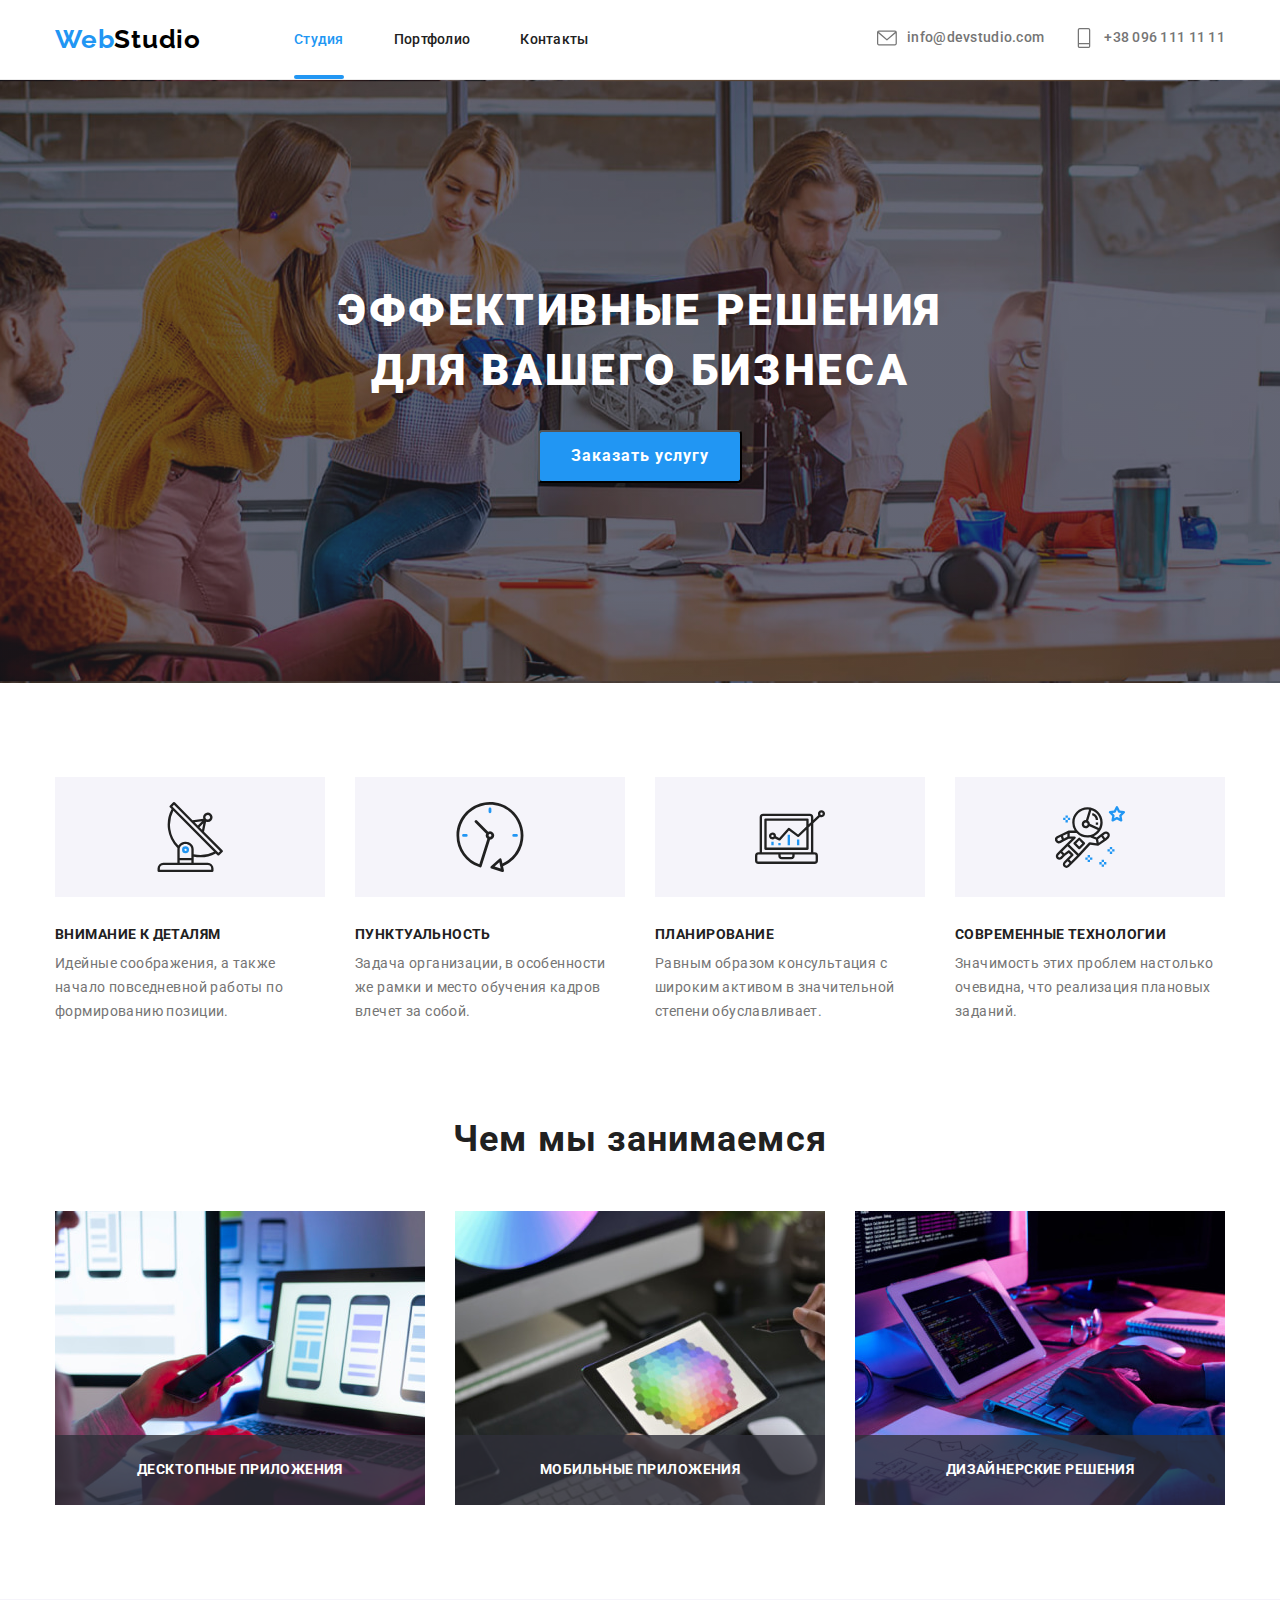
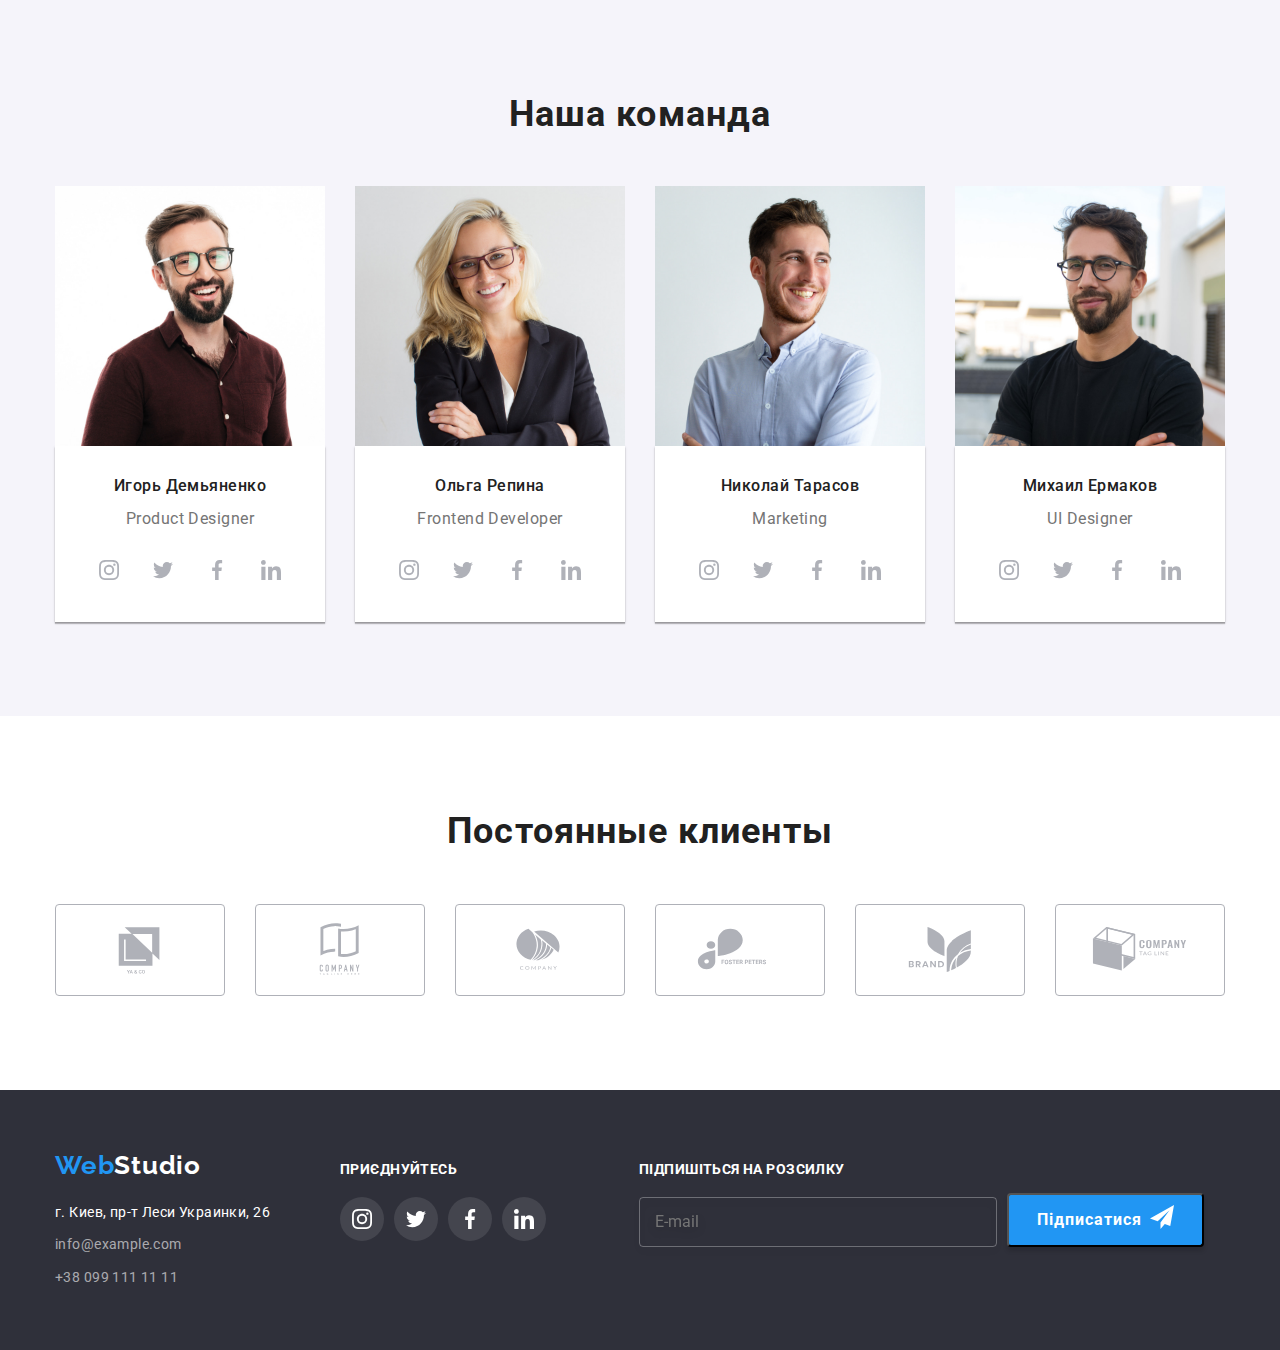
==== commit 17664ab9: "reade_form_homework_10_08" ====
--- a/index.html
+++ b/index.html
@@ -1,489 +1,705 @@
 <!DOCTYPE html>
 <html lang="ru">
+  <head>
+    <meta charset="UTF-8" />
+    <meta http-equiv="X-UA-Compatible" content="IE=edge" />
+    <meta name="viewport" content="width=device-width, initial-scale=1.0" />
+    <title>Эффективные решения для вашего бизнеса</title>
+    <!--Fonts Start-->
+    <link rel="preconnect" href="https://fonts.googleapis.com" />
+    <link rel="preconnect" href="https://fonts.gstatic.com" crossorigin />
+    <link
+      href="https://fonts.googleapis.com/css2?family=Raleway:wght@700&family=Roboto:wght@400;500;700&display=swap"
+      rel="stylesheet"
+    />
+    <!--Fonts End-->
+    <!--Normalize Start-->
+    <link
+      rel="stylesheet"
+      href="https://cdn.jsdelivr.net/npm/modern-normalize@1.1.0/modern-normalize.min.css"
+    />
+    <!--Normalize End-->
+    <link rel="stylesheet" href="./css/styles.css" />
+  </head>
 
-<head>
-  <meta charset="UTF-8" />
-  <meta http-equiv="X-UA-Compatible" content="IE=edge" />
-  <meta name="viewport" content="width=device-width, initial-scale=1.0" />
-  <title>Эффективные решения для вашего бизнеса</title>
-  <!--Fonts Start-->
-  <link rel="preconnect" href="https://fonts.googleapis.com" />
-  <link rel="preconnect" href="https://fonts.gstatic.com" crossorigin />
-  <link href="https://fonts.googleapis.com/css2?family=Raleway:wght@700&family=Roboto:wght@400;500;700&display=swap"
-    rel="stylesheet" />
-  <!--Fonts End-->
-  <!--Normalize Start-->
-  <link rel="stylesheet" href="https://cdn.jsdelivr.net/npm/modern-normalize@1.1.0/modern-normalize.min.css" />
-  <!--Normalize End-->
-  <link rel="stylesheet" href="./css/styles.css" />
-</head>
+  <body>
+    <!-- Header section  -->
+    <header class="header" data-header>
+      <div class="container header__container">
+        <a class="logo header__logo link" href="">
+          <span class="logo-text">Web</span><span class="logo-text-second-black">Studio</span>
+        </a>
+        <nav class="nav">
+          <ul class="nav__list list">
+            <li class="nav__item">
+              <a class="nav__link nav__list--item nav__link--current link" href="#features"
+                >Студия</a
+              >
+            </li>
+            <li class="nav__item">
+              <a class="nav__link nav__list--item link" href="portfolio.html">Портфолио</a>
+            </li>
+            <li class="nav__item">
+              <a class="nav__link nav__list--item link" href="#contacts">Контакты</a>
+            </li>
+          </ul>
+        </nav>
 
-<body>
-  <!-- Header section  -->
-  <header class="header" data-header>
-    <div class="container header-container">
-      <a class="logo link" href="">
-        <span class="logo-text">Web</span><span class="logo-text-second-black">Studio</span>
-      </a>
-      <nav class="header-nav">
-        <ul class="header-list list">
-          <li class="header-item">
-            <a class="header-link header-list-nav header-link-current link" href="#features">Студия</a>
+        <ul class="header__contacts list">
+          <li class="header__contacts__item">
+            <a class="link header__contacts__link" href="mailto:info@devstudio.com"
+              ><svg class="header__contacts__icon" width="20" height="20">
+                <use href="./image/icon/icons.svg#icon-mail"></use>
+              </svg>
+              info@devstudio.com</a
+            >
           </li>
-          <li class="header-item">
-            <a class="header-link header-list-nav link" href="portfolio.html">Портфолио</a>
-          </li>
-          <li class="header-item">
-            <a class="header-link header-list-nav link" href="#contacts">Контакты</a>
-          </li>
-        </ul>
-      </nav>
-
-      <ul class="contacts-nav list">
-        <li class="item">
-          <a class="link contacts-link" href="mailto:info@devstudio.com"><svg class="contact-icon" width="20"
-              height="20">
-              <use href="./image/icon/icons.svg#icon-mail"></use>
-            </svg>
-            info@devstudio.com</a>
-        </li>
-        <li class="item">
-          <a class="link contacts-link" href="tel:+380961111111"><svg class="contact-icon" width="20" height="20">
-              <use href="./image/icon/icons.svg#icon-phone"></use>
-            </svg>
-            +38 096 111 11 11</a>
-        </li>
-      </ul>
-    </div>
-  </header>
-  <!-- Main section -->
-  <main>
-    <!-- Hero section -->
-    <section class="hero overlay">
-      <div class="container hero-container">
-        <h1 class="main-title">Эффективные решения для вашего бизнеса</h1>
-        <button class="main-btn" type="button" data-modal-open>Заказать услугу</button>
-      </div>
-    </section>
-    <!-- Features section -->
-    <section class="features" id="features">
-      <!-- Логічний підзаголовок -->
-      <div class="container features-container">
-        <h2 class="visually-hidden">Особенности</h2>
-        <ul class="features-list list">
-          <li class="features-item">
-            <div class="features-box">
-              <svg class="features-icon" width="70" height="70">
-                <use href="./image/icon/icons.svg#icon-technology"></use>
+          <li class="header__contacts__item">
+            <a class="link header__contacts__link" href="tel:+380961111111"
+              ><svg class="header__contacts__icon" width="20" height="20">
+                <use href="./image/icon/icons.svg#icon-phone"></use>
               </svg>
-            </div>
-            <h3 class="section-subtitle">Внимание к деталям</h3>
-            <p class="about-desc">
-              Идейные соображения, а также начало повседневной работы по формированию позиции.
-            </p>
-          </li>
-          <li class="features-item">
-            <div class="features-box">
-              <svg class="features-icon" width="70" height="70">
-                <use href="./image/icon/icons.svg#icon-time"></use>
-              </svg>
-            </div>
-            <h3 class="section-subtitle">Пунктуальность</h3>
-            <p class="about-desc">
-              Задача организации, в особенности же рамки и место обучения кадров влечет за собой.
-            </p>
-          </li>
-          <li class="features-item">
-            <div class="features-box">
-              <svg class="features-icon" width="70" height="70">
-                <use href="./image/icon/icons.svg#icon-diagram"></use>
-              </svg>
-            </div>
-            <h3 class="section-subtitle">Планирование</h3>
-            <p class="about-desc">
-              Равным образом консультация с широким активом в значительной степени обуславливает.
-            </p>
-          </li>
-          <li class="features-item">
-            <div class="features-box">
-              <svg class="features-icon" width="70" height="70">
-                <use href="./image/icon/icons.svg#icon-astronaut"></use>
-              </svg>
-            </div>
-            <h3 class="section-subtitle">Современные технологии</h3>
-            <p class="about-desc">
-              Значимость этих проблем настолько очевидна, что реализация плановых заданий.
-            </p>
+              +38 096 111 11 11</a
+            >
           </li>
         </ul>
       </div>
-    </section>
-    <!-- Services section -->
-    <section class="services">
-      <div class="container">
-        <h2 class="second-title">Чем мы занимаемся</h2>
-        <ul class="service-list list">
-          <li class="sevice-item">
-            <img class="service-img" src="./image/service/img-2.jpg" alt="Разработка проэкта" width="370"
-              height="294" />
-            <div class="service-img-over">
-              <h3 class="service-img-title">Десктопные приложения</h3>
-            </div>
-          </li>
-          <li class="sevice-item">
-            <img class="service-img" src="./image/service/img-3.jpg" alt="Подбор дизайна" width="370" height="294" />
-            <div class="service-img-over">
-              <h3 class="service-img-title">Мобильные приложения</h3>
-            </div>
-          </li>
-          <li class="sevice-item">
-            <img class="service-img" src="./image/service/img-1.jpg" alt="Планирование" width="370" height="294" />
-            <div class="service-img-over">
-              <h3 class="service-img-title">Дизайнерские решения</h3>
-            </div>
-          </li>
-        </ul>
+    </header>
+    <!-- Main section -->
+    <main>
+      <!-- Hero section -->
+      <section class="hero overlay">
+        <div class="container hero__container">
+          <h1 class="main-title">Эффективные решения для вашего бизнеса</h1>
+          <button class="main-btn" type="button" data-modal-open>Заказать услугу</button>
+        </div>
+      </section>
+      <!-- Features section -->
+      <section class="features" id="features">
+        <!-- Логічний підзаголовок -->
+        <div class="container">
+          <h2 class="visually-hidden">Особенности</h2>
+          <ul class="features-list list">
+            <li class="features-item">
+              <div class="features-box">
+                <svg class="features-icon" width="70" height="70">
+                  <use href="./image/icon/icons.svg#icon-technology"></use>
+                </svg>
+              </div>
+              <h3 class="section-subtitle">Внимание к деталям</h3>
+              <p class="about-desc">
+                Идейные соображения, а также начало повседневной работы по формированию позиции.
+              </p>
+            </li>
+            <li class="features-item">
+              <div class="features-box">
+                <svg class="features-icon" width="70" height="70">
+                  <use href="./image/icon/icons.svg#icon-time"></use>
+                </svg>
+              </div>
+              <h3 class="section-subtitle">Пунктуальность</h3>
+              <p class="about-desc">
+                Задача организации, в особенности же рамки и место обучения кадров влечет за собой.
+              </p>
+            </li>
+            <li class="features-item">
+              <div class="features-box">
+                <svg class="features-icon" width="70" height="70">
+                  <use href="./image/icon/icons.svg#icon-diagram"></use>
+                </svg>
+              </div>
+              <h3 class="section-subtitle">Планирование</h3>
+              <p class="about-desc">
+                Равным образом консультация с широким активом в значительной степени обуславливает.
+              </p>
+            </li>
+            <li class="features-item">
+              <div class="features-box">
+                <svg class="features-icon" width="70" height="70">
+                  <use href="./image/icon/icons.svg#icon-astronaut"></use>
+                </svg>
+              </div>
+              <h3 class="section-subtitle">Современные технологии</h3>
+              <p class="about-desc">
+                Значимость этих проблем настолько очевидна, что реализация плановых заданий.
+              </p>
+            </li>
+          </ul>
+        </div>
+      </section>
+      <!-- Services section -->
+      <section class="services">
+        <div class="container">
+          <h2 class="second-title">Чем мы занимаемся</h2>
+          <ul class="service-list list">
+            <li class="sevice-item">
+              <img
+                class="service-img"
+                src="./image/service/img-2.jpg"
+                alt="Разработка проэкта"
+                width="370"
+                height="294"
+              />
+              <div class="service-img-over">
+                <h3 class="service-img-title">Десктопные приложения</h3>
+              </div>
+            </li>
+            <li class="sevice-item">
+              <img
+                class="service-img"
+                src="./image/service/img-3.jpg"
+                alt="Подбор дизайна"
+                width="370"
+                height="294"
+              />
+              <div class="service-img-over">
+                <h3 class="service-img-title">Мобильные приложения</h3>
+              </div>
+            </li>
+            <li class="sevice-item">
+              <img
+                class="service-img"
+                src="./image/service/img-1.jpg"
+                alt="Планирование"
+                width="370"
+                height="294"
+              />
+              <div class="service-img-over">
+                <h3 class="service-img-title">Дизайнерские решения</h3>
+              </div>
+            </li>
+          </ul>
+        </div>
+      </section>
+      <!-- Team section -->
+      <section class="team">
+        <div class="container">
+          <h2 class="second-title">Наша команда</h2>
+          <ul class="team-list list">
+            <li class="team-item">
+              <img
+                class="team-img"
+                src="./image/team/img-2-1.jpg"
+                width="270"
+                height="260"
+                alt="Игорь Демьяненко"
+              />
+              <div class="team-wrapper">
+                <h3 class="team-subtitle">Игорь Демьяненко</h3>
+                <p class="about-desc-team" lang="en">Product Designer</p>
+                <ul class="socials list">
+                  <li class="social-item">
+                    <a
+                      class="socials-link link"
+                      href=""
+                      target="_blank"
+                      rel="noopener noreferrer"
+                      aria-label="instagram"
+                    >
+                      <svg class="socials-icon" width="20" height="20">
+                        <use href="./image/icon/icons.svg#icon-instagram"></use>
+                      </svg>
+                    </a>
+                  </li>
+                  <li class="socials-item">
+                    <a
+                      class="socials-link link"
+                      href=""
+                      target="_blank"
+                      rel="noopener noreferrer"
+                      aria-label="twitter"
+                    >
+                      <svg class="socials-icon" width="20" height="20">
+                        <use href="./image/icon/icons.svg#icon-twitter"></use>
+                      </svg>
+                    </a>
+                  </li>
+                  <li class="socials-item">
+                    <a
+                      class="socials-link link"
+                      href=""
+                      target="_blank"
+                      rel="noopener noreferrer"
+                      aria-label="facebook"
+                    >
+                      <svg class="socials-icon" width="20" height="20">
+                        <use href="./image/icon/icons.svg#icon-facebook"></use>
+                      </svg>
+                    </a>
+                  </li>
+                  <li class="social-item">
+                    <a
+                      class="socials-link link"
+                      href=""
+                      target="_blank"
+                      rel="noopener noreferrer"
+                      aria-label="linkidn"
+                    >
+                      <svg class="socials-icon" width="20" height="20">
+                        <use href="./image/icon/icons.svg#icon-linkedin"></use>
+                      </svg>
+                    </a>
+                  </li>
+                </ul>
+              </div>
+            </li>
+            <li class="team-item">
+              <img
+                class="team-img"
+                src="./image/team/img-2-2.jpg"
+                width="270"
+                height="260"
+                alt="Ольга Репина"
+              />
+              <div class="team-wrapper">
+                <h3 class="team-subtitle">Ольга Репина</h3>
+                <p class="about-desc-team" lang="en">Frontend Developer</p>
+                <ul class="socials list">
+                  <li class="social-item">
+                    <a
+                      class="socials-link link"
+                      href=""
+                      target="_blank"
+                      rel="noopener noreferrer"
+                      aria-label="instagram"
+                    >
+                      <svg class="socials-icon" width="20" height="20">
+                        <use href="./image/icon/icons.svg#icon-instagram"></use>
+                      </svg>
+                    </a>
+                  </li>
+                  <li class="socials-item">
+                    <a
+                      class="socials-link link"
+                      href=""
+                      target="_blank"
+                      rel="noopener noreferrer"
+                      aria-label="twitter"
+                    >
+                      <svg class="socials-icon" width="20" height="20">
+                        <use href="./image/icon/icons.svg#icon-twitter"></use>
+                      </svg>
+                    </a>
+                  </li>
+                  <li class="socials-item">
+                    <a
+                      class="socials-link link"
+                      href=""
+                      target="_blank"
+                      rel="noopener noreferrer"
+                      aria-label="facebook"
+                    >
+                      <svg class="socials-icon" width="20" height="20">
+                        <use href="./image/icon/icons.svg#icon-facebook"></use>
+                      </svg>
+                    </a>
+                  </li>
+                  <li class="social-item">
+                    <a
+                      class="socials-link link"
+                      href=""
+                      target="_blank"
+                      rel="noopener noreferrer"
+                      aria-label="linkidn"
+                    >
+                      <svg class="socials-icon" width="20" height="20">
+                        <use href="./image/icon/icons.svg#icon-linkedin"></use>
+                      </svg>
+                    </a>
+                  </li>
+                </ul>
+              </div>
+            </li>
+            <li class="team-item">
+              <img
+                class="team-img"
+                src="./image/team/img-2-3.jpg"
+                width="270"
+                height="260"
+                alt="Николай Тарасов"
+              />
+              <div class="team-wrapper">
+                <h3 class="team-subtitle">Николай Тарасов</h3>
+                <p class="about-desc-team" lang="en">Marketing</p>
+                <ul class="socials list">
+                  <li class="social-item">
+                    <a
+                      class="socials-link link"
+                      href=""
+                      target="_blank"
+                      rel="noopener noreferrer"
+                      aria-label="instagram"
+                    >
+                      <svg class="socials-icon" width="20" height="20">
+                        <use href="./image/icon/icons.svg#icon-instagram"></use>
+                      </svg>
+                    </a>
+                  </li>
+                  <li class="socials-item">
+                    <a
+                      class="socials-link link"
+                      href=""
+                      target="_blank"
+                      rel="noopener noreferrer"
+                      aria-label="twitter"
+                    >
+                      <svg class="socials-icon" width="20" height="20">
+                        <use href="./image/icon/icons.svg#icon-twitter"></use>
+                      </svg>
+                    </a>
+                  </li>
+                  <li class="socials-item">
+                    <a
+                      class="socials-link link"
+                      href=""
+                      target="_blank"
+                      rel="noopener noreferrer"
+                      aria-label="facebook"
+                    >
+                      <svg class="socials-icon" width="20" height="20">
+                        <use href="./image/icon/icons.svg#icon-facebook"></use>
+                      </svg>
+                    </a>
+                  </li>
+                  <li class="social-item">
+                    <a
+                      class="socials-link link"
+                      href=""
+                      target="_blank"
+                      rel="noopener noreferrer"
+                      aria-label="linkidn"
+                    >
+                      <svg class="socials-icon" width="20" height="20">
+                        <use href="./image/icon/icons.svg#icon-linkedin"></use>
+                      </svg>
+                    </a>
+                  </li>
+                </ul>
+              </div>
+            </li>
+            <li class="team-item">
+              <img
+                class="team-img"
+                src="./image/team/img-2-4.jpg"
+                width="270"
+                height="260"
+                alt="Михаил Ермаков"
+              />
+              <div class="team-wrapper">
+                <h3 class="team-subtitle">Михаил Ермаков</h3>
+                <p class="about-desc-team" lang="en">UI Designer</p>
+                <ul class="socials list">
+                  <li class="social-item">
+                    <a
+                      class="socials-link link"
+                      href=""
+                      target="_blank"
+                      rel="noopener noreferrer"
+                      aria-label="instagram"
+                    >
+                      <svg class="socials-icon" width="20" height="20">
+                        <use href="./image/icon/icons.svg#icon-instagram"></use>
+                      </svg>
+                    </a>
+                  </li>
+                  <li class="socials-item">
+                    <a
+                      class="socials-link link"
+                      href=""
+                      target="_blank"
+                      rel="noopener noreferrer"
+                      aria-label="twitter"
+                    >
+                      <svg class="socials-icon" width="20" height="20">
+                        <use href="./image/icon/icons.svg#icon-twitter"></use>
+                      </svg>
+                    </a>
+                  </li>
+                  <li class="socials-item">
+                    <a
+                      class="socials-link link"
+                      href=""
+                      target="_blank"
+                      rel="noopener noreferrer"
+                      aria-label="facebook"
+                    >
+                      <svg class="socials-icon" width="20" height="20">
+                        <use href="./image/icon/icons.svg#icon-facebook"></use>
+                      </svg>
+                    </a>
+                  </li>
+                  <li class="social-item">
+                    <a
+                      class="socials-link link"
+                      href=""
+                      target="_blank"
+                      rel="noopener noreferrer"
+                      aria-label="linkidn"
+                    >
+                      <svg class="socials-icon" width="20" height="20">
+                        <use href="./image/icon/icons.svg#icon-linkedin"></use>
+                      </svg>
+                    </a>
+                  </li>
+                </ul>
+              </div>
+            </li>
+          </ul>
+        </div>
+      </section>
+      <!-- Clients section -->
+      <section class="section clients-section">
+        <div class="container">
+          <h2 class="second-title">Постоянные клиенты</h2>
+          <ul class="clients clients-list list">
+            <li class="clients-item">
+              <a
+                class="clients-link link"
+                href=""
+                target="_blank"
+                rel="noopener noreferrer"
+                aria-label="icon-company-1"
+              >
+                <svg class="clients-icon" width="106" height="60">
+                  <use href="./image/icon/icons.svg#icon-company-1"></use>
+                </svg>
+              </a>
+            </li>
+            <li class="clients-item">
+              <a
+                class="clients-link link"
+                href=""
+                target="_blank"
+                rel="noopener noreferrer"
+                aria-label="icon-company-2"
+              >
+                <svg class="clients-icon" width="106" height="60">
+                  <use href="./image/icon/icons.svg#icon-company-2"></use>
+                </svg>
+              </a>
+            </li>
+            <li class="clients-item">
+              <a
+                class="clients-link link"
+                href=""
+                target="_blank"
+                rel="noopener noreferrer"
+                aria-label="icon-company-3"
+              >
+                <svg class="clients-icon" width="106" height="60">
+                  <use href="./image/icon/icons.svg#icon-company-3"></use>
+                </svg>
+              </a>
+            </li>
+            <li class="clients-item">
+              <a
+                class="clients-link link"
+                href=""
+                target="_blank"
+                rel="noopener noreferrer"
+                aria-label="icon-company-4"
+              >
+                <svg class="clients-icon" width="106" height="60">
+                  <use href="./image/icon/icons.svg#icon-company-4"></use>
+                </svg>
+              </a>
+            </li>
+            <li class="clients-item">
+              <a
+                class="clients-link link"
+                href=""
+                target="_blank"
+                rel="noopener noreferrer"
+                aria-label="icon-company-5"
+              >
+                <svg class="clients-icon" width="106" height="60">
+                  <use href="./image/icon/icons.svg#icon-company-5"></use>
+                </svg>
+              </a>
+            </li>
+            <li class="clients-item">
+              <a
+                class="clients-link link"
+                href=""
+                target="_blank"
+                rel="noopener noreferrer"
+                aria-label="icon-company-6"
+              >
+                <svg class="clients-icon" width="106" height="60">
+                  <use href="./image/icon/icons.svg#icon-company-6"></use>
+                </svg>
+              </a>
+            </li>
+          </ul>
+        </div>
+      </section>
+    </main>
+
+    <!-- Footer section -->
+    <footer class="footer" id="contacts">
+      <div class="container footer-section">
+        <div class="footer-contacts">
+          <a class="logo logo-footer link" href="">
+            <span class="logo-text">Web</span><span class="logo-text-second-white">Studio</span>
+          </a>
+          <address class="contacts-adress">
+            <ul class="footer-item list">
+              <li class="footer-list">
+                <a
+                  class="footer-adress link"
+                  href="https://goo.gl/maps/zEuSGxevjgM5tQku9"
+                  target="_blank"
+                  rel="noopener norefferer"
+                  >г. Киев, пр-т Леси Украинки, 26</a
+                >
+              </li>
+              <li class="footer-list">
+                <a class="footer-email link" href="mailto:info@example.com">info@example.com</a>
+              </li>
+              <li class="footer-list">
+                <a class="footer-phone link" href="tel:+380991111111">+38 099 111 11 11</a>
+              </li>
+            </ul>
+          </address>
+        </div>
+        <div class="footer-container">
+          <p class="footer-text">Приєднуйтесь</p>
+          <ul class="footer-connect list">
+            <li class="footer-connect-item">
+              <a
+                class="footer-connect-link link"
+                href=""
+                target="_blank"
+                rel="noopener noreferrer"
+                aria-label="instagram"
+              >
+                <svg class="footer-icon" width="20" height="20">
+                  <use href="./image/icon/icons.svg#icon-instagram"></use>
+                </svg>
+              </a>
+            </li>
+            <li class="footer-connect-item">
+              <a
+                class="footer-connect-link link"
+                href=""
+                target="_blank"
+                rel="noopener noreferrer"
+                aria-label="twitter"
+              >
+                <svg class="footer-icon" width="20" height="20">
+                  <use href="./image/icon/icons.svg#icon-twitter"></use>
+                </svg>
+              </a>
+            </li>
+            <li class="footer-connect-item">
+              <a
+                class="footer-connect-link link"
+                href=""
+                target="_blank"
+                rel="noopener noreferrer"
+                aria-label="facebook"
+              >
+                <svg class="footer-icon" width="20" height="20">
+                  <use href="./image/icon/icons.svg#icon-facebook"></use>
+                </svg>
+              </a>
+            </li>
+            <li class="footer-connect-item">
+              <a
+                class="footer-connect-link link"
+                href=""
+                target="_blank"
+                rel="noopener noreferrer"
+                aria-label="linkidn"
+              >
+                <svg class="footer-icon" width="20" height="20">
+                  <use href="./image/icon/icons.svg#icon-linkedin"></use>
+                </svg>
+              </a>
+            </li>
+          </ul>
+        </div>
+        <div class="container-footer">
+          <form class="footer-form">
+            <p class="footer-text">Підпишіться на розсилку</p>
+            <input class="footer-imput" type="email" name="email" placeholder="E-mail" />
+          </form>
+          <button class="footer-button">
+            <span>Підписатися</span>
+            <svg class="footer-icon-button" width="24" height="24">
+              <use href="./image/icon/icons.svg#icon-icon-send"></use>
+            </svg>
+          </button>
+        </div>
       </div>
-    </section>
-    <!-- Team section -->
-    <section class="team">
-      <div class="container">
-        <h2 class="second-title">Наша команда</h2>
-        <ul class="team-list list">
-          <li class="team-item">
-            <img class="team-img" src="./image/team/img-2-1.jpg" width="270" height="260" alt="Игорь Демьяненко" />
-            <div class="team-wrapper">
-              <h3 class="team-subtitle">Игорь Демьяненко</h3>
-              <p class="about-desc-team" lang="en">Product Designer</p>
-              <ul class="socials list">
-                <li class="social-item">
-                  <a class="socials-link link" href="" target="_blank" rel="noopener noreferrer" aria-label="instagram">
-                    <svg class="socials-icon" width="20" height="20">
-                      <use href="./image/icon/icons.svg#icon-instagram"></use>
-                    </svg>
-                  </a>
-                </li>
-                <li class="socials-item">
-                  <a class="socials-link link" href="" target="_blank" rel="noopener noreferrer" aria-label="twitter">
-                    <svg class="socials-icon" width="20" height="20">
-                      <use href="./image/icon/icons.svg#icon-twitter"></use>
-                    </svg>
-                  </a>
-                </li>
-                <li class="socials-item">
-                  <a class="socials-link link" href="" target="_blank" rel="noopener noreferrer" aria-label="facebook">
-                    <svg class="socials-icon" width="20" height="20">
-                      <use href="./image/icon/icons.svg#icon-facebook"></use>
-                    </svg>
-                  </a>
-                </li>
-                <li class="social-item">
-                  <a class="socials-link link" href="" target="_blank" rel="noopener noreferrer" aria-label="linkidn">
-                    <svg class="socials-icon" width="20" height="20">
-                      <use href="./image/icon/icons.svg#icon-linkedin"></use>
-                    </svg>
-                  </a>
-                </li>
-              </ul>
-            </div>
-          </li>
-          <li class="team-item">
-            <img class="team-img" src="./image/team/img-2-2.jpg" width="270" height="260" alt="Ольга Репина" />
-            <div class="team-wrapper">
-              <h3 class="team-subtitle">Ольга Репина</h3>
-              <p class="about-desc-team" lang="en">Frontend Developer</p>
-              <ul class="socials list">
-                <li class="social-item">
-                  <a class="socials-link link" href="" target="_blank" rel="noopener noreferrer" aria-label="instagram">
-                    <svg class="socials-icon" width="20" height="20">
-                      <use href="./image/icon/icons.svg#icon-instagram"></use>
-                    </svg>
-                  </a>
-                </li>
-                <li class="socials-item">
-                  <a class="socials-link link" href="" target="_blank" rel="noopener noreferrer" aria-label="twitter">
-                    <svg class="socials-icon" width="20" height="20">
-                      <use href="./image/icon/icons.svg#icon-twitter"></use>
-                    </svg>
-                  </a>
-                </li>
-                <li class="socials-item">
-                  <a class="socials-link link" href="" target="_blank" rel="noopener noreferrer" aria-label="facebook">
-                    <svg class="socials-icon" width="20" height="20">
-                      <use href="./image/icon/icons.svg#icon-facebook"></use>
-                    </svg>
-                  </a>
-                </li>
-                <li class="social-item">
-                  <a class="socials-link link" href="" target="_blank" rel="noopener noreferrer" aria-label="linkidn">
-                    <svg class="socials-icon" width="20" height="20">
-                      <use href="./image/icon/icons.svg#icon-linkedin"></use>
-                    </svg>
-                  </a>
-                </li>
-              </ul>
-            </div>
-          </li>
-          <li class="team-item">
-            <img class="team-img" src="./image/team/img-2-3.jpg" width="270" height="260" alt="Николай Тарасов" />
-            <div class="team-wrapper">
-              <h3 class="team-subtitle">Николай Тарасов</h3>
-              <p class="about-desc-team" lang="en">Marketing</p>
-              <ul class="socials list">
-                <li class="social-item">
-                  <a class="socials-link link" href="" target="_blank" rel="noopener noreferrer" aria-label="instagram">
-                    <svg class="socials-icon" width="20" height="20">
-                      <use href="./image/icon/icons.svg#icon-instagram"></use>
-                    </svg>
-                  </a>
-                </li>
-                <li class="socials-item">
-                  <a class="socials-link link" href="" target="_blank" rel="noopener noreferrer" aria-label="twitter">
-                    <svg class="socials-icon" width="20" height="20">
-                      <use href="./image/icon/icons.svg#icon-twitter"></use>
-                    </svg>
-                  </a>
-                </li>
-                <li class="socials-item">
-                  <a class="socials-link link" href="" target="_blank" rel="noopener noreferrer" aria-label="facebook">
-                    <svg class="socials-icon" width="20" height="20">
-                      <use href="./image/icon/icons.svg#icon-facebook"></use>
-                    </svg>
-                  </a>
-                </li>
-                <li class="social-item">
-                  <a class="socials-link link" href="" target="_blank" rel="noopener noreferrer" aria-label="linkidn">
-                    <svg class="socials-icon" width="20" height="20">
-                      <use href="./image/icon/icons.svg#icon-linkedin"></use>
-                    </svg>
-                  </a>
-                </li>
-              </ul>
-            </div>
-          </li>
-          <li class="team-item">
-            <img class="team-img" src="./image/team/img-2-4.jpg" width="270" height="260" alt="Михаил Ермаков" />
-            <div class="team-wrapper">
-              <h3 class="team-subtitle">Михаил Ермаков</h3>
-              <p class="about-desc-team" lang="en">UI Designer</p>
-              <ul class="socials list">
-                <li class="social-item">
-                  <a class="socials-link link" href="" target="_blank" rel="noopener noreferrer" aria-label="instagram">
-                    <svg class="socials-icon" width="20" height="20">
-                      <use href="./image/icon/icons.svg#icon-instagram"></use>
-                    </svg>
-                  </a>
-                </li>
-                <li class="socials-item">
-                  <a class="socials-link link" href="" target="_blank" rel="noopener noreferrer" aria-label="twitter">
-                    <svg class="socials-icon" width="20" height="20">
-                      <use href="./image/icon/icons.svg#icon-twitter"></use>
-                    </svg>
-                  </a>
-                </li>
-                <li class="socials-item">
-                  <a class="socials-link link" href="" target="_blank" rel="noopener noreferrer" aria-label="facebook">
-                    <svg class="socials-icon" width="20" height="20">
-                      <use href="./image/icon/icons.svg#icon-facebook"></use>
-                    </svg>
-                  </a>
-                </li>
-                <li class="social-item">
-                  <a class="socials-link link" href="" target="_blank" rel="noopener noreferrer" aria-label="linkidn">
-                    <svg class="socials-icon" width="20" height="20">
-                      <use href="./image/icon/icons.svg#icon-linkedin"></use>
-                    </svg>
-                  </a>
-                </li>
-              </ul>
-            </div>
-          </li>
-        </ul>
-      </div>
-    </section>
-    <!-- Clients section -->
-    <section class="section clients-section">
-      <div class="container">
-        <h2 class="second-title">Постоянные клиенты</h2>
-        <ul class="clients clients-list list">
-          <li class="clients-item">
-            <a class="clients-link link" href="" target="_blank" rel="noopener noreferrer" aria-label="icon-company-1">
-              <svg class="clients-icon" width="106" height="60">
-                <use href="./image/icon/icons.svg#icon-company-1"></use>
+    </footer>
+
+    <!-- Modal section -->
+    <div class="backdrop is-hidden" data-modal>
+      <div class="modal">
+        <button class="modal-btn" data-modal-close>
+          <svg class="modal-btn-icon" width="11" height="11">
+            <use href="./image/icon/icons.svg#icon-Vector-close"></use>
+          </svg>
+        </button>
+        <form class="register-form">
+          <strong class="register-form-title">Залиште свої дані, ми вам передзвонимо</strong>
+          <div class="register-form-group" role="group">
+            <label class="register-form-wrap">
+              <span class="register-form-label">Ім'я</span>
+              <input class="register-form-input" type="text" name="name" />
+              <svg class="register-form-icon" width="18" height="18">
+                <use href="./image/icon/icons.svg#icon-person"></use>
               </svg>
-            </a>
-          </li>
-          <li class="clients-item">
-            <a class="clients-link link" href="" target="_blank" rel="noopener noreferrer" aria-label="icon-company-2">
-              <svg class="clients-icon" width="106" height="60">
-                <use href="./image/icon/icons.svg#icon-company-2"></use>
+            </label>
+            <label class="register-form-wrap">
+              <span class="register-form-label">Телефон</span>
+              <input class="register-form-input" type="tel" name="phone" />
+              <svg class="register-form-icon" width="18" height="18">
+                <use href="./image/icon/icons.svg#icon-phone-form"></use>
               </svg>
-            </a>
-          </li>
-          <li class="clients-item">
-            <a class="clients-link link" href="" target="_blank" rel="noopener noreferrer" aria-label="icon-company-3">
-              <svg class="clients-icon" width="106" height="60">
-                <use href="./image/icon/icons.svg#icon-company-3"></use>
+            </label>
+            <label class="register-form-wrap">
+              <span class="register-form-label">Пошта</span>
+              <input class="register-form-input" type="email" name="mail" />
+              <svg class="register-form-icon" width="18" height="18">
+                <use href="./image/icon/icons.svg#icon-mail-form"></use>
               </svg>
-            </a>
-          </li>
-          <li class="clients-item">
-            <a class="clients-link link" href="" target="_blank" rel="noopener noreferrer" aria-label="icon-company-4">
-              <svg class="clients-icon" width="106" height="60">
-                <use href="./image/icon/icons.svg#icon-company-4"></use>
-              </svg>
-            </a>
-          </li>
-          <li class="clients-item">
-            <a class="clients-link link" href="" target="_blank" rel="noopener noreferrer" aria-label="icon-company-5">
-              <svg class="clients-icon" width="106" height="60">
-                <use href="./image/icon/icons.svg#icon-company-5"></use>
-              </svg>
-            </a>
-          </li>
-          <li class="clients-item">
-            <a class="clients-link link" href="" target="_blank" rel="noopener noreferrer" aria-label="icon-company-6">
-              <svg class="clients-icon" width="106" height="60">
-                <use href="./image/icon/icons.svg#icon-company-6"></use>
-              </svg>
-            </a>
-          </li>
-        </ul>
-      </div>
-    </section>
-  </main>
+            </label>
+            <label class="register-form-wrap">
+              <span class="register-form-label">Коментар</span>
+              <textarea
+                class="register-form-message"
+                name="Коментар"
+                rows="5"
+                placeholder="Введіть текст"
+              ></textarea>
+            </label>
+          </div>
 
-  <!-- Footer section -->
-  <footer class="footer" id="contacts">
-    <div class="container footer-section">
-      <div class="footer-contacts">
-        <a class="logo logo-footer link" href="">
-          <span class="logo-text">Web</span><span class="logo-text-second-white">Studio</span>
-        </a>
-        <address class="contacts-adress">
-          <ul class="footer-item list">
-            <li class="footer-list">
-              <a class="footer-adress link" href="https://goo.gl/maps/zEuSGxevjgM5tQku9" target="_blank"
-                rel="noopener norefferer">г. Киев, пр-т Леси Украинки, 26</a>
-            </li>
-            <li class="footer-list">
-              <a class="footer-email link" href="mailto:info@example.com">info@example.com</a>
-            </li>
-            <li class="footer-list">
-              <a class="footer-phone link" href="tel:+380991111111">+38 099 111 11 11</a>
-            </li>
-          </ul>
-        </address>
-      </div>
-      <div class="footer-container">
-        <p class="footer-text">Приєднуйтесь</p>
-        <ul class="footer-connect list">
-          <li class="footer-connect-item">
-            <a class="footer-connect-link link" href="" target="_blank" rel="noopener noreferrer"
-              aria-label="instagram">
-              <svg class="footer-icon" width="20" height="20">
-                <use href="./image/icon/icons.svg#icon-instagram"></use>
-              </svg>
-            </a>
-          </li>
-          <li class="footer-connect-item">
-            <a class="footer-connect-link link" href="" target="_blank" rel="noopener noreferrer" aria-label="twitter">
-              <svg class="footer-icon" width="20" height="20">
-                <use href="./image/icon/icons.svg#icon-twitter"></use>
-              </svg>
-            </a>
-          </li>
-          <li class="footer-connect-item">
-            <a class="footer-connect-link link" href="" target="_blank" rel="noopener noreferrer" aria-label="facebook">
-              <svg class="footer-icon" width="20" height="20">
-                <use href="./image/icon/icons.svg#icon-facebook"></use>
-              </svg>
-            </a>
-          </li>
-          <li class="footer-connect-item">
-            <a class="footer-connect-link link" href="" target="_blank" rel="noopener noreferrer" aria-label="linkidn">
-              <svg class="footer-icon" width="20" height="20">
-                <use href="./image/icon/icons.svg#icon-linkedin"></use>
-              </svg>
-            </a>
-          </li>
-        </ul>
-      </div>
-      <div class="container-footer">
-        <form class="footer-form">
-          <label class="footer-label">
-            <p class="footer-text">Підпишіться на розсилку</p>
-          <input class="footer-imput" type="email" name="email" placeholder="E-mail">
+          <label class="register-form-agreement">
+            <input class="register-checkbox visuaaly-hidden" type="checkbox" name="agreement" />
+            <svg class="register-icon" width="20" height="20">
+              <use
+                class="register-icon-uncheck"
+                href="./image/icon/icons.svg#icon-square-uncheck"
+              ></use>
+              <use
+                class="register-icon-check"
+                href="./image/icon/icons.svg#icon-icon-check-blue"
+              ></use>
+            </svg>
+            <span class="register-form-agreement-text">
+              Погоджуюся з розсилкою та приймаю
+              <a class="register-form-agreement-link" href="">Умови договору</a>
+            </span>
           </label>
+
+          <button class="register-form-btn" type="submit">Відправити</button>
         </form>
-        <button class="footer-button">
-          <span>Підписатися</span>
-          <svg class="footer-icon-button" width="24" height="24">
-                <use href="./image/icon/icons.svg#icon-icon-send"></use>
-              </svg>
-        </button>
       </div>
     </div>
-
-    </div>
-  </footer>
-
-  <!-- Modal section -->
-  <div class="backdrop is-hidden" data-modal>
-    <div class="modal">
-      <button class="modal-btn" data-modal-close>
-        <svg class="modal-btn-icon" width="11" height="11">
-          <use href="./image/icon/icons.svg#icon-Vector-close"></use>
-        </svg>
-      </button>
-      <form class="register-form">
-        <strong class="register-form-title">Залиште свої дані, ми вам передзвонимо</strong>
-        <div class="register-form-group" role="group">
-          <label class="register-form-wrap">
-            <span class="register-form-label">Ім'я</span>
-            <input class="register-form-input" type="text" />
-            <svg class="register-form-icon" width="18" height="18">
-              <use href="./image/icon/icons.svg#icon-person"></use>
-            </svg>
-          </label>
-          <label class="register-form-wrap">
-            <span class="register-form-label">Телефон</span>
-            <input class="register-form-input" type="tel" />
-            <svg class="register-form-icon" width="20" height="20">
-              <use href="./image/icon/icons.svg#icon-phone-form"></use>
-            </svg>
-          </label>
-          <label class="register-form-wrap">
-            <span class="register-form-label">Пошта</span>
-            <input class="register-form-input" type="email" />
-            <svg class="register-form-icon" width="20" height="20">
-              <use href="./image/icon/icons.svg#icon-mail-form"></use>
-            </svg>
-          </label>
-          <label class="register-form-wrap">
-            <span class="register-form-label">Коментар</span>
-            <textarea class="register-form-message" name="" rows="5" placeholder="Введіть текст"></textarea>
-          </label>
-        </div>
-
-        <label class="register-form-agreement">
-          <input class="register-checkbox visuaaly-hidden" type="checkbox" name="agreement" />
-          <svg class="register-icon" width="20" height="20">
-            <use class="register-icon-uncheck" href="./image/icon/icons.svg#icon-square-uncheck"></use>
-            <use class="register-icon-check" href="./image/icon/icons.svg#icon-icon-check-blue"></use>
-          </svg>
-          <span class="register-form-agreement-text">
-            Погоджуюся з розсилкою та приймаю
-            <a class="register-form-agreement-link" href="">Умови договору</a>
-          </span>
-        </label>
-
-        <button class="register-form-btn" type="submit">Відправити</button>
-      </form>
-    </div>
-  </div>
-  <script src="./js/modal.js"></script>
-  <script src="./js/header-scroll.js"></script>
-</body>
-
-</html>+    <script src="./js/modal.js"></script>
+    <script src="./js/header-scroll.js"></script>
+  </body>
+</html>
--- a/css/styles.css
+++ b/css/styles.css
@@ -74,12 +74,12 @@
 .header {
   border-bottom: 1px solid #ececec;
 }
-.header-container {
-  display: flex;
-  align-items: center;
-}
-
-.logo {
+.header__container {
+  display: flex;
+  align-items: center;
+}
+
+.header__logo {
   margin-right: 93px;
 }
 
@@ -107,31 +107,29 @@
   letter-spacing: 0.03em;
   color: #ffffff;
 }
-.header-nav {
+.nav {
   margin-right: auto;
 }
-.header-list {
+.nav__list {
   display: flex;
   margin-top: 0;
   margin-bottom: 0;
 }
-
-.header-list-nav {
+.nav__item {
+  margin-right: 50px;
+}
+
+.nav__item:last-child {
+  margin-right: 0;
+}
+
+.nav__list--item {
   padding-top: 32px;
   padding-bottom: 32px;
   display: block;
 }
 
-.header-item {
-  margin-right: 50px;
-}
-
-.header-item:last-child {
-  margin-right: 0;
-}
-
-.header-link,
-.header-mail {
+.nav__link {
   font-weight: 500;
   font-size: 14px;
   line-height: 1.1;
@@ -141,17 +139,17 @@
   transition: color var(--animation);
 }
 
-.header-link:hover,
-.header-link:focus {
+.nav__link:hover,
+.nav__link:focus {
   color: var(--link-txt-cl);
 }
 
-.header-link-current {
+.nav__link--current {
   position: relative;
   color: var(--link-txt-cl);
 }
 
-.header-link-current::after {
+.nav__link--current::after {
   content: '';
   position: absolute;
   bottom: 0px;
@@ -164,14 +162,14 @@
   border-radius: 2px;
   background-color: var(--link-txt-cl);
 }
-.contacts-nav {
+.header__contacts {
   display: flex;
   align-items: center;
   justify-content: center;
   margin-top: 0;
   margin-bottom: 0;
 }
-.contacts-nav .link {
+.header__contacts .link {
   font-weight: 500;
   font-size: 14px;
   line-height: 1.1;
@@ -181,19 +179,19 @@
   transition: color var(--animation);
 }
 
-.contacts-nav .item + .item {
+.header__contacts .header__contacts__item + .header__contacts__item {
   margin-left: 30px;
 }
 
-.contacts-nav .link:hover,
+.header__contacts .link:hover,
 .link:focus {
   color: var(--link-txt-cl);
 }
-.contacts-link {
+.header__contacts__link {
   display: inline-flex;
   align-items: center;
 }
-.contact-icon {
+.header__contacts__icon {
   margin-right: 10px;
   fill: currentColor;
 }
@@ -209,7 +207,7 @@
   padding-bottom: 200px;
 }
 
-.hero-container {
+.hero__container {
   align-items: center;
 }
 .overlay {
@@ -236,6 +234,7 @@
   letter-spacing: 0.06em;
   text-transform: uppercase;
   color: #ffffff;
+  border: none;
 }
 .main-btn {
   display: flex;
@@ -508,6 +507,7 @@
 }
 
 .footer-adress {
+  font-size: 14px;
   line-height: 1.7;
   letter-spacing: 0.03em;
   color: #ffffff;
@@ -627,10 +627,6 @@
   margin-right: 10px;
 }
 
-.footer-label {
-  display: flex;
-  flex-direction: column;
-}
 .footer-text {
   margin-bottom: 20px;
 }
@@ -725,6 +721,7 @@
   cursor: pointer;
   background-color: #f5f4fa;
   border-radius: 4px;
+  border: none;
 
   padding-left: 22px;
   padding-right: 22px;
@@ -861,6 +858,7 @@
 
   width: 100%;
   height: 100%;
+  z-index: 1000;
   background-color: rgba(0, 0, 0, 0.2);
   opacity: 1;
   visibility: visible;
@@ -880,8 +878,8 @@
   transform: translate(-50%, -50%) scale(1) rotate(0);
 
   width: 528px;
-  min-height: 581px;
-  padding: 50px 30px;
+  height: 581px;
+  padding: 40px;
   background: #ffffff;
   border-radius: 4px;
   box-shadow: 0px 1px 3px rgb(0 0 0 / 12%), 0px 1px 1px rgb(0 0 0 / 14%),
@@ -904,6 +902,12 @@
   background-color: transparent;
   border: 1px solid rgba(0, 0, 0, 0.1);
   cursor: pointer;
+  transition: fill var(--animation);
+}
+
+.modal-btn:hover,
+.modal-btn:focus {
+  fill: var(--link-txt-cl);
 }
 
 /**
@@ -930,6 +934,8 @@
 
 .register-form-group {
   margin-bottom: 20px;
+  width: 448px;
+  height: 342px;
 }
 
 .register-form-wrap {
@@ -945,15 +951,23 @@
 .register-form-label {
   display: block;
   text-align: left;
-  margin-bottom: 12px;
-}
+  margin-bottom: 4px;
+
+  font-weight: 400;
+  font-size: 12px;
+  line-height: 1.2;
+  letter-spacing: 0.01em;
+
+  color: #757575;
+}
+
 .register-form-input,
 .register-form-message {
   width: 100%;
   border: 1px solid rgba(33, 33, 33, 0.2);
   border-radius: 4px;
 
-  padding: 12px;
+  padding: 14px;
   padding-left: 42px;
 
   outline: transparent;
@@ -978,22 +992,47 @@
 }
 .register-form-message {
   resize: none;
+  padding: 12px 16px;
   height: 96px;
-  padding: 10px;
+}
+
+textarea::placeholder {
+  font-weight: 400;
+  font-size: 12px;
+  line-height: 1.2;
+  letter-spacing: 0.01em;
+
+  color: rgba(117, 117, 117, 0.5);
 }
 
 .register-form-icon {
   position: absolute;
-  bottom: 12px;
-  left: 15px;
+  top: 50%;
+  left: 3%;
+  /*bottom: 14px;
+  left: 12px;
+*/
   transition: fill var(--animation);
 }
 .register-form-agreement {
   display: flex;
   align-items: center;
   justify-content: center;
-  gap: 7px;
+  gap: 8px;
   margin-bottom: 30px;
+}
+.register-form-agreement-text {
+  font-size: 14px;
+  line-height: 1.7;
+  letter-spacing: 0.03em;
+  color: #757575;
+
+  user-select: none;
+  text-underline-position: under;
+}
+
+.register-form-agreement-link {
+  color: var(--link-txt-cl);
 }
 
 .register-checkbox:checked + .register-icon .register-icon-uncheck {
@@ -1010,18 +1049,9 @@
   opacity: 1;
 }
 
-.register-form-agreement-text {
-  font-size: 14px;
-  line-height: 1.7;
-  letter-spacing: 0.03em;
-  color: #757575;
-
-  user-select: none;
-  text-underline-position: under;
-}
-
-.register-form-agreement-link {
-  color: var(--link-txt-cl);
+.register-form-agreement:focus-within > .register-icon {
+  outline: 2px solid #212121;
+  border-radius: 2px;
 }
 
 .register-form-btn {
@@ -1034,6 +1064,8 @@
   box-shadow: 0px 4px 4px rgba(0, 0, 0, 0.15);
   border-radius: 4px;
 
+  border: none;
+
   cursor: pointer;
 
   color: #ffffff;
